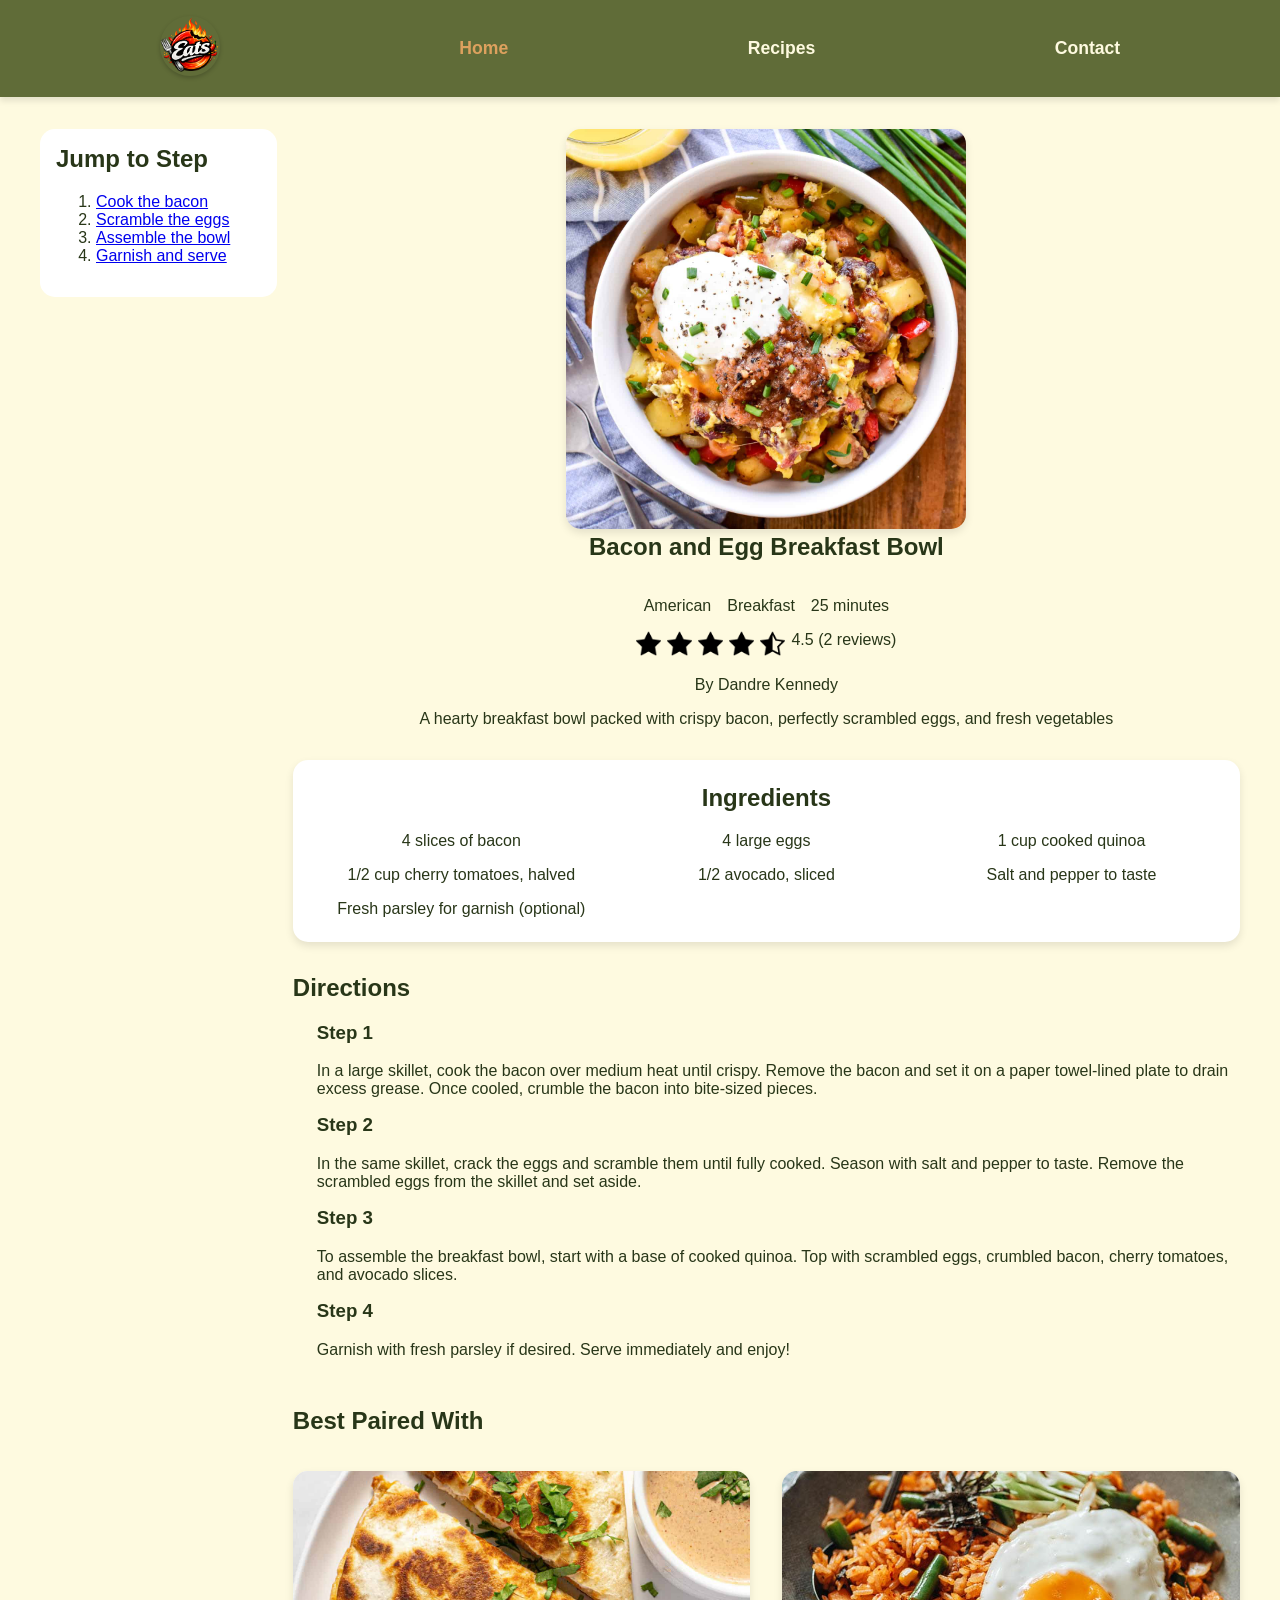
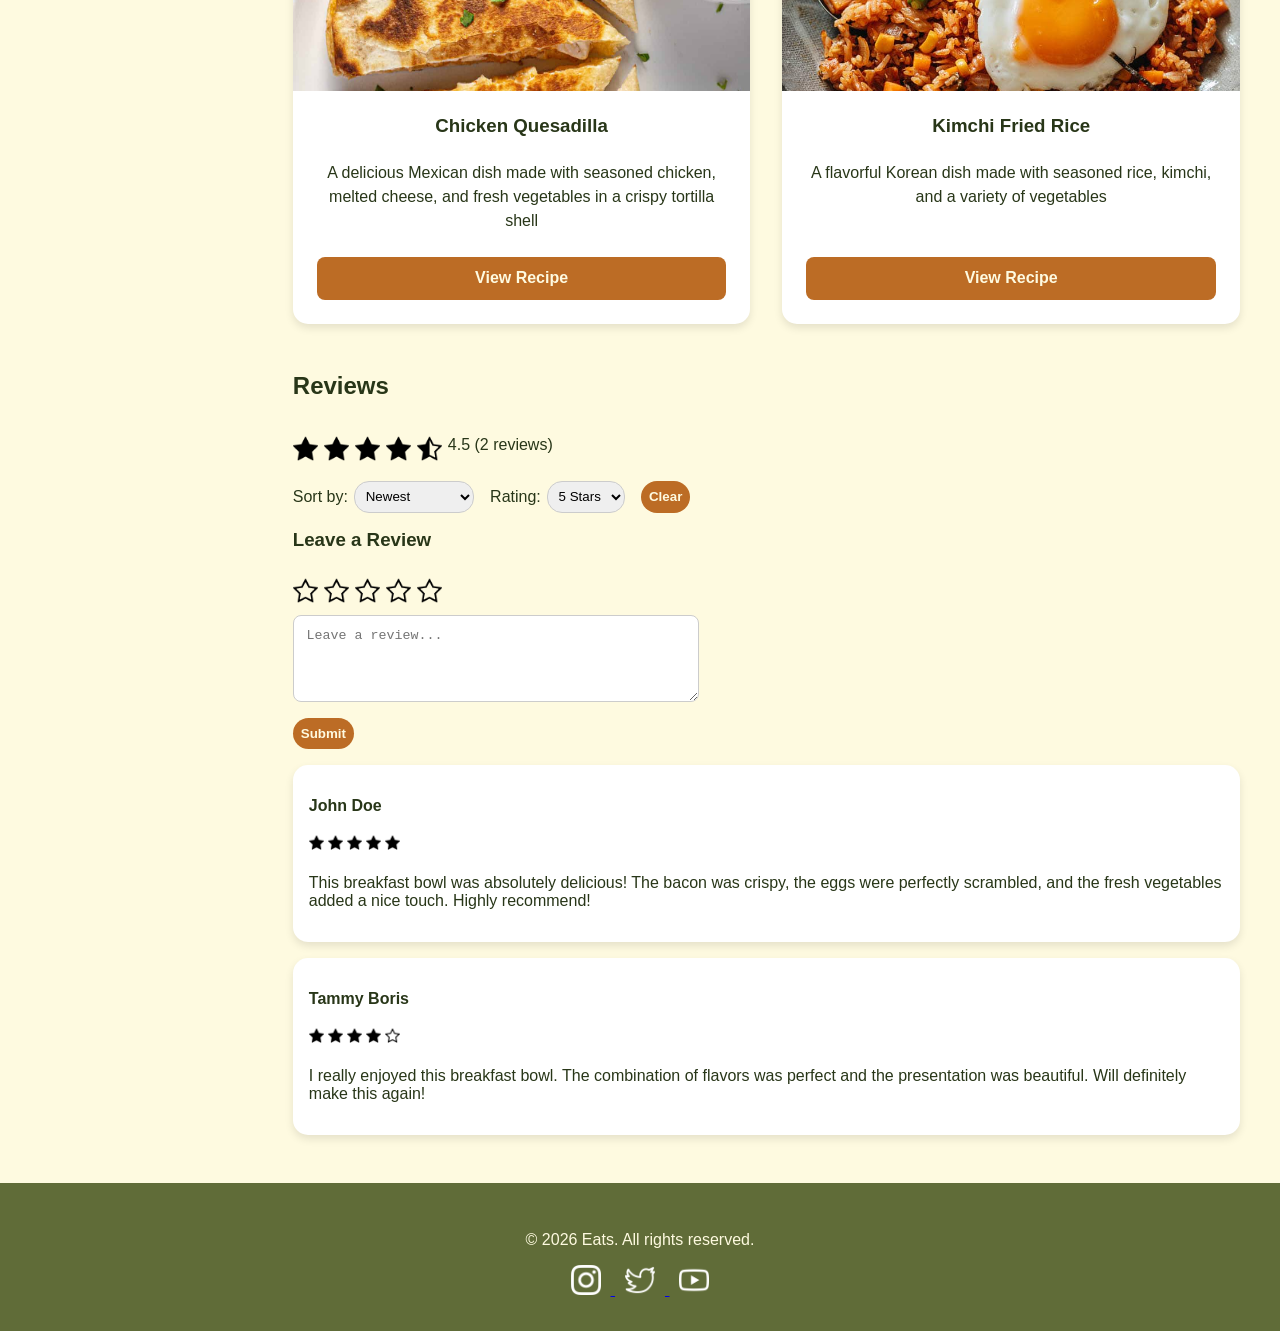
==== bacon-and-egg-breakfast-bowl.html @ 889b0892 "feat: Refactor search and review filters for improved layout and styling" ====
<!DOCTYPE html>
<html lang="en">
    <head>
        <meta charset="UTF-8">
        <meta name="viewport" content="width=device-width, initial-scale=1.0">
        <link rel="stylesheet" href="assets/css/styles.css">
        <title>Bacon and Egg Breakfast Bowl - Eats</title>
    </head>

    <body>
        <header>
            <nav>
                <a href="index.html" class="logo-link">
                    <img src="assets/images/logo.png" alt="Eats Logo" id="nav-logo">
                </a>

                <a href="index.html" class="active">Home</a>
                <a href="recipes.html">Recipes</a>
                <a href="contact.html">Contact</a>
            </nav>
        </header>

        <main>
            <div class="recipe-pages-layout">
                <div class="recipe-content">
                    <section class="hero-section">
                        <img src="assets/images/breakfast-bowl.jpg" alt="Bacon and Egg Breakfast Bowl" class="hero-image">
                        <h1 class="recipe-title">Bacon and Egg Breakfast Bowl</h1>

                        <div class="recipe-details">
                            <p class="recipe-cuisine">American</p>
                            <p class="recipe-type">Breakfast</p>
                            <p class="recipe-time">25 minutes</p>
                        </div>
                        
                        <div class="star-rating">
                            <span class="star-icon"><img src="assets/images/icon-star-filled.png" alt="Filled Star"></span>
                            <span class="star-icon"><img src="assets/images/icon-star-filled.png" alt="Filled Star"></span>
                            <span class="star-icon"><img src="assets/images/icon-star-filled.png" alt="Filled Star"></span>
                            <span class="star-icon"><img src="assets/images/icon-star-filled.png" alt="Filled Star"></span>
                            <span class="star-icon"><img src="assets/images/icon-star-half.png" alt="Half Star"></span>
                            <span class="rating-count">4.5 (2 reviews)</span>
                        </div>
                        
                        <p class="recipe-author">By Dandre Kennedy</p>
                        <p class="recipe-description">A hearty breakfast bowl packed with crispy bacon, perfectly scrambled eggs, and fresh vegetables</p>

                        <div class="ingredients-container">
                            <h2>Ingredients</h2>

                            <ul class="ingredients-list">
                                <li>4 slices of bacon</li>
                                <li>4 large eggs</li>
                                <li>1 cup cooked quinoa</li>
                                <li>1/2 cup cherry tomatoes, halved</li>
                                <li>1/2 avocado, sliced</li>
                                <li>Salt and pepper to taste</li>
                                <li>Fresh parsley for garnish (optional)</li>
                            </ul>
                        </div>
                    </section>

                    <section class="directions-section">
                        <h2>Directions</h2>
                        <ol class="directions-list">
                            <li id="step-1">
                                <h3>Step 1</h3>
                                <p>In a large skillet, cook the bacon over medium heat until crispy. Remove the bacon and set it on a paper towel-lined plate to drain excess grease. Once cooled, crumble the bacon into bite-sized pieces.</p>
                            </li>

                            <li id="step-2">
                                <h3>Step 2</h3>
                                <p>In the same skillet, crack the eggs and scramble them until fully cooked. Season with salt and pepper to taste. Remove the scrambled eggs from the skillet and set aside.</p>
                            </li>

                            <li id="step-3">
                                <h3>Step 3</h3>
                                <p>To assemble the breakfast bowl, start with a base of cooked quinoa. Top with scrambled eggs, crumbled bacon, cherry tomatoes, and avocado slices.</p>
                            </li>

                            <li id="step-4">
                                <h3>Step 4</h3>
                                <p>Garnish with fresh parsley if desired. Serve immediately and enjoy!</p>
                            </li>
                        </ol>
                    </section>
                    
                    <section class="recommendation-section">
                        <h2>Best Paired With</h2>
                        
                        <div class="recipe-grid">
                            <article class="recipe-card">
                                <img src="assets/images/chicken-quesadilla.jpg" alt="Chicken Quesadilla" class ="recipe-card-image">
                                
                                <div class="card-content">
                                    <h3 class="recipe-card-title">Chicken Quesadilla</h3>
                                    <p class="recipe-card-description">A delicious Mexican dish made with seasoned chicken, melted cheese, and fresh vegetables in a crispy tortilla shell</p>
                                    <a href="chicken-quesadilla.html" class="recipe-card-btn">View Recipe</a>
                                </div>
                            </article>

                            <article class="recipe-card">
                                <img src="assets/images/kimchi-fried-rice.jpg" alt="Kimchi Fried Rice" class ="recipe-card-image">
                                
                                <div class="card-content">
                                    <h3 class="recipe-card-title">Kimchi Fried Rice</h3>
                                    <p class="recipe-card-description">A flavorful Korean dish made with seasoned rice, kimchi, and a variety of vegetables</p>
                                    <a href="kimchi-fried-rice.html" class="recipe-card-btn">View Recipe</a>
                                </div>
                            </article>
                        </div>
                    </section>

                    <section class="ratings-section">
                        
                        <h2>Reviews</h2>

                        <div class="star-rating">
                            <span class="star-icon"><img src="assets/images/icon-star-filled.png" alt="Filled Star"></span>
                            <span class="star-icon"><img src="assets/images/icon-star-filled.png" alt="Filled Star"></span>
                            <span class="star-icon"><img src="assets/images/icon-star-filled.png" alt="Filled Star"></span>
                            <span class="star-icon"><img src="assets/images/icon-star-filled.png" alt="Filled Star"></span>
                            <span class="star-icon"><img src="assets/images/icon-star-half.png" alt="Half Star"></span>
                            <span class="rating-count">4.5 (2 reviews)</span>
                        </div>

                        <div class="filters">

                            <div class="filter-group">
                                <label for="review-select">Sort by:</label>
                                <select id="review-select" name="review-select">
                                    <option value="newest">Newest</option>
                                    <option value="oldest">Oldest</option>
                                    <option value="highest-rated">Highest Rated</option>
                                    <option value="lowest-rated">Lowest Rated</option>
                                </select>
                            </div>

                            <div class="filter-group">
                                <label for="star-select">Rating:</label>
                                <select id="star-select" name="star-select">
                                    <option value="5">5 Stars</option>
                                    <option value="4">4 Stars</option>
                                    <option value="3">3 Stars</option>
                                    <option value="2">2 Stars</option>
                                    <option value="1">1 Star</option>
                                </select>
                            </div>

                            <button class="clear-filter">Clear</button>
                        </div>

                        <div class="leave-review">
                            <h3>Leave a Review</h3>
                            <div class="star-rating">
                                <span class="star-icon"><img src="assets/images/icon-star-empty.png" alt="Empty Star"></span>
                                <span class="star-icon"><img src="assets/images/icon-star-empty.png" alt="Empty Star"></span>
                                <span class="star-icon"><img src="assets/images/icon-star-empty.png" alt="Empty Star"></span>
                                <span class="star-icon"><img src="assets/images/icon-star-empty.png" alt="Empty Star"></span>
                                <span class="star-icon"><img src="assets/images/icon-star-empty.png" alt="Empty Star"></span>
                            </div>

                            <form class="review-form">
                                <textarea id="review-text-area" name="review-text-area" rows="4" placeholder="Leave a review..."></textarea>
                                <button type="submit" class="submit">Submit</button>
                            </form>
                        </div>

                        <div class="review-container">
                            <div class="review-card">
                                <p class="reviewer-name">John Doe</p>
                                <div class="star-rating">
                                    <span class="star-icon"><img src="assets/images/icon-star-filled.png" alt="Filled Star"></span>
                                    <span class="star-icon"><img src="assets/images/icon-star-filled.png" alt="Filled Star"></span>
                                    <span class="star-icon"><img src="assets/images/icon-star-filled.png" alt="Filled Star"></span>
                                    <span class="star-icon"><img src="assets/images/icon-star-filled.png" alt="Filled Star"></span>
                                    <span class="star-icon"><img src="assets/images/icon-star-filled.png" alt="Filled Star"></span>
                                </div>
                                <p class="review-text">This breakfast bowl was absolutely delicious! The bacon was crispy, the eggs were perfectly scrambled, and the fresh vegetables added a nice touch. Highly recommend!</p>
                            </div>

                            <div class="review-card">
                                <p class="reviewer-name">Tammy Boris</p>
                                <div class="star-rating">
                                    <span class="star-icon"><img src="assets/images/icon-star-filled.png" alt="Filled Star"></span>
                                    <span class="star-icon"><img src="assets/images/icon-star-filled.png" alt="Filled Star"></span>
                                    <span class="star-icon"><img src="assets/images/icon-star-filled.png" alt="Filled Star"></span>
                                    <span class="star-icon"><img src="assets/images/icon-star-filled.png" alt="Filled Star"></span>
                                    <span class="star-icon"><img src="assets/images/icon-star-empty.png" alt="Empty Star"></span>
                                </div>
                                <p class="review-text">I really enjoyed this breakfast bowl. The combination of flavors was perfect and the presentation was beautiful. Will definitely make this again!</p>
                            </div>
                        </div>
                    </section>
                </div>

                <aside>
                    <div class="steps-links">
                        <h2>Jump to Step</h2>
                        <ol>
                            <li><a href="#step-1">Cook the bacon</a></li>
                            <li><a href="#step-2">Scramble the eggs</a></li>
                            <li><a href="#step-3">Assemble the bowl</a></li>
                            <li><a href="#step-4">Garnish and serve</a></li>
                        </ol>
                    </div>
                </aside>
            </div>
        </main>

        <footer>
            <p>&copy; 2026 Eats. All rights reserved.</p>
            <a href="https://www.instagram.com" target="_blank" rel="noopener noreferrer">
                <img src="assets/images/icon-instagram.png" alt="Instagram Icon" class="footer-icon">
            </a>
            <a href="https://www.twitter.com" target="_blank" rel="noopener noreferrer">
                <img src="assets/images/icon-twitter.png" alt="Twitter Icon" class="footer-icon">
            </a>
            <a href="https://www.youtube.com" target="_blank" rel="noopener noreferrer">
                <img src="assets/images/icon-youtube.png" alt="YouTube Icon" class="footer-icon">
            </a>
        </footer>
    </body>
</html>
---- assets/css/styles.css ----
/* * {
    outline: 1px solid purple;
} */

/*
=============
Global Styles
=============
*/

:root {
    --dark-green: #283618;
    --light-green: #606C38;
    --off-white: #FEFAE0;
    --light-brown: #DDA15E;
    --dark-brown: #BC6C25;
    --bg-color: var(--off-white);
    --text-color: var(--dark-green);
    --card-bg: #ffffff;
    --nav-bg: var(--light-green);
    --nav-text: var(--off-white);
    --btn-bg: var(--dark-brown);
    --btn-hover: var(--light-brown);
}

body.dark-mode {
    --bg-color: var(--dark-green);
    --text-color: var(--off-white);
    --card-bg: var(--light-green);
    --nav-bg: #1a2410;
    --nav-text: var(--off-white);
}

body {
    background-color: var(--bg-color);
    color: var(--text-color);
    font-family: 'Segoe UI', Tahoma, Geneva, Verdana, sans-serif;
    margin: 0;
    padding: 0;
    transition: background-color 0.3s ease, color 0.3s ease;
}

main {
    max-width: 1200px;
    margin: 2rem auto;
    padding: 0 1rem;
    display: flex;
    justify-content: center;
    align-content: center;
    flex-direction: column;
    text-align: center;
    gap: 1rem;
}

/*
================
Component Styles
================
*/

h1, h2, h3 {
    margin-top: 0;
}

header {
    background-color: var(--nav-bg);
    box-shadow: 0 4px 6px rgba(0,0,0,0.1);
}

nav {
    display: flex;
    justify-content: space-around;
    align-items: center;
    padding: 1rem 2rem;
    max-width: 1200px;
    margin: 0 auto;
}

nav a {
    color: var(--nav-text);
    text-decoration: none;
    font-weight: bold;
    font-size: 1.1rem;
    transition: color 0.3s ease;
}

nav a:hover, nav a.active {
    color: var(--light-brown);
}

#nav-logo {
    height: 60px;
    border-radius: 50%;
    box-shadow: 0 2px 4px rgba(0,0,0,0.2);
}

footer {
    background-color: var(--nav-bg);
    color: var(--nav-text);
    text-align: center;
    padding: 2rem;
    margin-top: 3rem;
}

.footer-icon {
    width: 30px;
    margin: 0 10px;
    filter: brightness(0) invert(1); 
    transition: transform 0.3s ease;
}

.footer-icon:hover {
    transform: scale(1.2);
}

button {
    padding: 0.5rem;
    background-color: var(--btn-bg);
    color: var(--off-white);
    border: none;
    border-radius: 16px;
    font-weight: bold;
}

.btn {
    padding: 0.5rem;
    background-color: var(--btn-bg);
    color: var(--off-white);
    border: none;
    border-radius: 16px;
    font-weight: bold;
    text-decoration: none;
}

/*
=============
Recipe Card Styles
=============
*/

.recipe-grid {
    display: grid;
    grid-template-columns: repeat(auto-fit, minmax(300px, 1fr));
    gap: 2rem;
    padding: 1rem 0;
}

.recipe-card {
    background-color: var(--card-bg);
    border-radius: 15px;
    overflow: hidden;
    box-shadow: 0 4px 8px rgba(0,0,0,0.1);
    display: flex;
    flex-direction: column;
    transition: transform 0.3s ease, box-shadow 0.3s ease;
}

.recipe-card:hover {
    transform: translateY(-10px);
    box-shadow: 0 12px 24px rgba(0,0,0,0.2);
}

.recipe-card-image {
    width: 100%;
    height: 220px;
    object-fit: cover;
}

.card-content {
    padding: 1.5rem;
    display: flex;
    flex-direction: column;
    flex-grow: 1;
}

.recipe-card-title {
    color: var(--text-color);
    margin-bottom: 0.5rem;
}

.recipe-card-description {
    margin-bottom: 1.5rem;
    line-height: 1.5;
    flex-grow: 1;
}

.recipe-card-btn {
    display: block;
    padding: 0.8rem 1.5rem;
    background-color: var(--btn-bg);
    color: var(--off-white);
    text-decoration: none;
    border-radius: 8px;
    font-weight: bold;
    text-align: center;
    transition: background-color 0.3s ease, transform 0.2s ease;
}

.recipe-card-btn:hover {
    background-color: var(--btn-hover);
    transform: scale(1.03);
}

/* 
=============================
Individual recipe page styles
=============================
*/

.recipe-pages-layout {
    display: grid;
    grid-template-columns: 1fr 4fr;
    grid-template-areas: "sidebar content";
    gap: 1rem;
}

.recipe-content {
    grid-area: content;
    display: flex;
    flex-direction: column;
    gap: 2rem;
}

aside {
    grid-area: sidebar;
    background-color: var(--card-bg);
    position: sticky;
    top: 1rem;
    align-self: start;
    padding: 1rem;
    border-radius: 15px;
}

.steps-links {
    text-align: left;
}

.hero-image {
    width: auto;
    height: 400px;
    border-radius: 15px;
    box-shadow: 0 4px 8px rgba(0,0,0,0.1);
}

.recipe-details {
    display: flex;
    justify-content: center;
    gap: 1rem;
}

.star-rating {
    display: flex;
    justify-content: center;
    gap: 0.375rem;
}

.star-icon img {
    width: 25px;
}

.ingredients-container {
    background-color: var(--card-bg);
    padding: 1.5rem;
    border-radius: 15px;
    box-shadow: 0 4px 8px rgba(0,0,0,0.1);
    margin-top: 2rem;
}

.ingredients-list {
    display: grid;
    grid-template-columns: repeat(3, 1fr);
    gap: 1rem;
    list-style: none;
    padding: 0;
    margin: 0;
}

.directions-section {
    text-align: left;
}

.directions-list {
    list-style: none;
    padding-left: 1.5rem;
}

.recommendation-section > h2 {
    text-align: left;
}

.ratings-section {
    display: flex;
    flex-direction: column;
    justify-content: left;
    align-content: left;
    text-align: left;
    gap: 1rem;
}

.ratings-section > .star-rating {
    justify-content: left;
}


.filters {
    display: flex;
    gap: 1rem;
}

.leave-review {
    display: flex;
    flex-direction: column;
    gap: 0.5rem;
}

.leave-review > .star-rating {
    justify-content: left;
}

.review-container {
    display: flex;
    flex-direction: column;
    gap: 1rem;
}


.review-form {
    display: flex;
    flex-direction: column;
    align-items: flex-start;
    gap: 1rem;
}

#review-text-area {
    width: 40%;
    min-height: 50px;
    padding: 0.8rem;
    border-radius: 8px;
    border: 1px solid #ccc;
}

.review-card {
    background-color: var(--card-bg);
    padding: 1rem;
    border-radius: 15px;
    box-shadow: 0 4px 8px rgba(0,0,0,0.1);
    display: flex;
    flex-direction: column;
    gap: 0.25rem;
}

.reviewer-name {
    font-weight: bold;
}

.review-card > .star-rating {
    justify-content: left;
    gap: 0.25rem;
}

.review-card > .star-rating > .star-icon img{
    width: 15px;
}
/*ADD HOVER AND TRANSFORM FOR STAR RATING.
CHANGE THE EMPTY STAR TO A FULL ONE*/

/*
===================
Recipe page styles
==================
*/

.search-filters {
    display: flex;
    gap: 0.5rem;
}

.filter-group {
    display: flex;
    align-items: center;
    gap: 0.4rem;
}

#search-input {
    width: 50%;
    border-radius: 15px;
    border: 1px solid #ccc;
    padding: 0.4rem;
}

select {
    padding: 0.4rem;
    border-radius: 15px;
    border: 1px solid #ccc;
}

/*
===================
Contact page styles
==================
*/

.contact-layout {
    display: grid;
    flex-direction: column;
    grid-template-columns: 1fr 2fr;
    gap: 2rem;
}

#contact-logo {
    width: 100%;
    height: auto;
}

.contact-info {
    display: flexbox;
    flex-direction: column;
    background-color: var(--card-bg);
    padding: 1.5rem;
    border-radius: 15px;
    box-shadow: 0 4px 8px rgba(0,0,0,0.1);
}

.contact-form {
    display: flex;
    flex-direction: column;
    gap: 1rem;
}
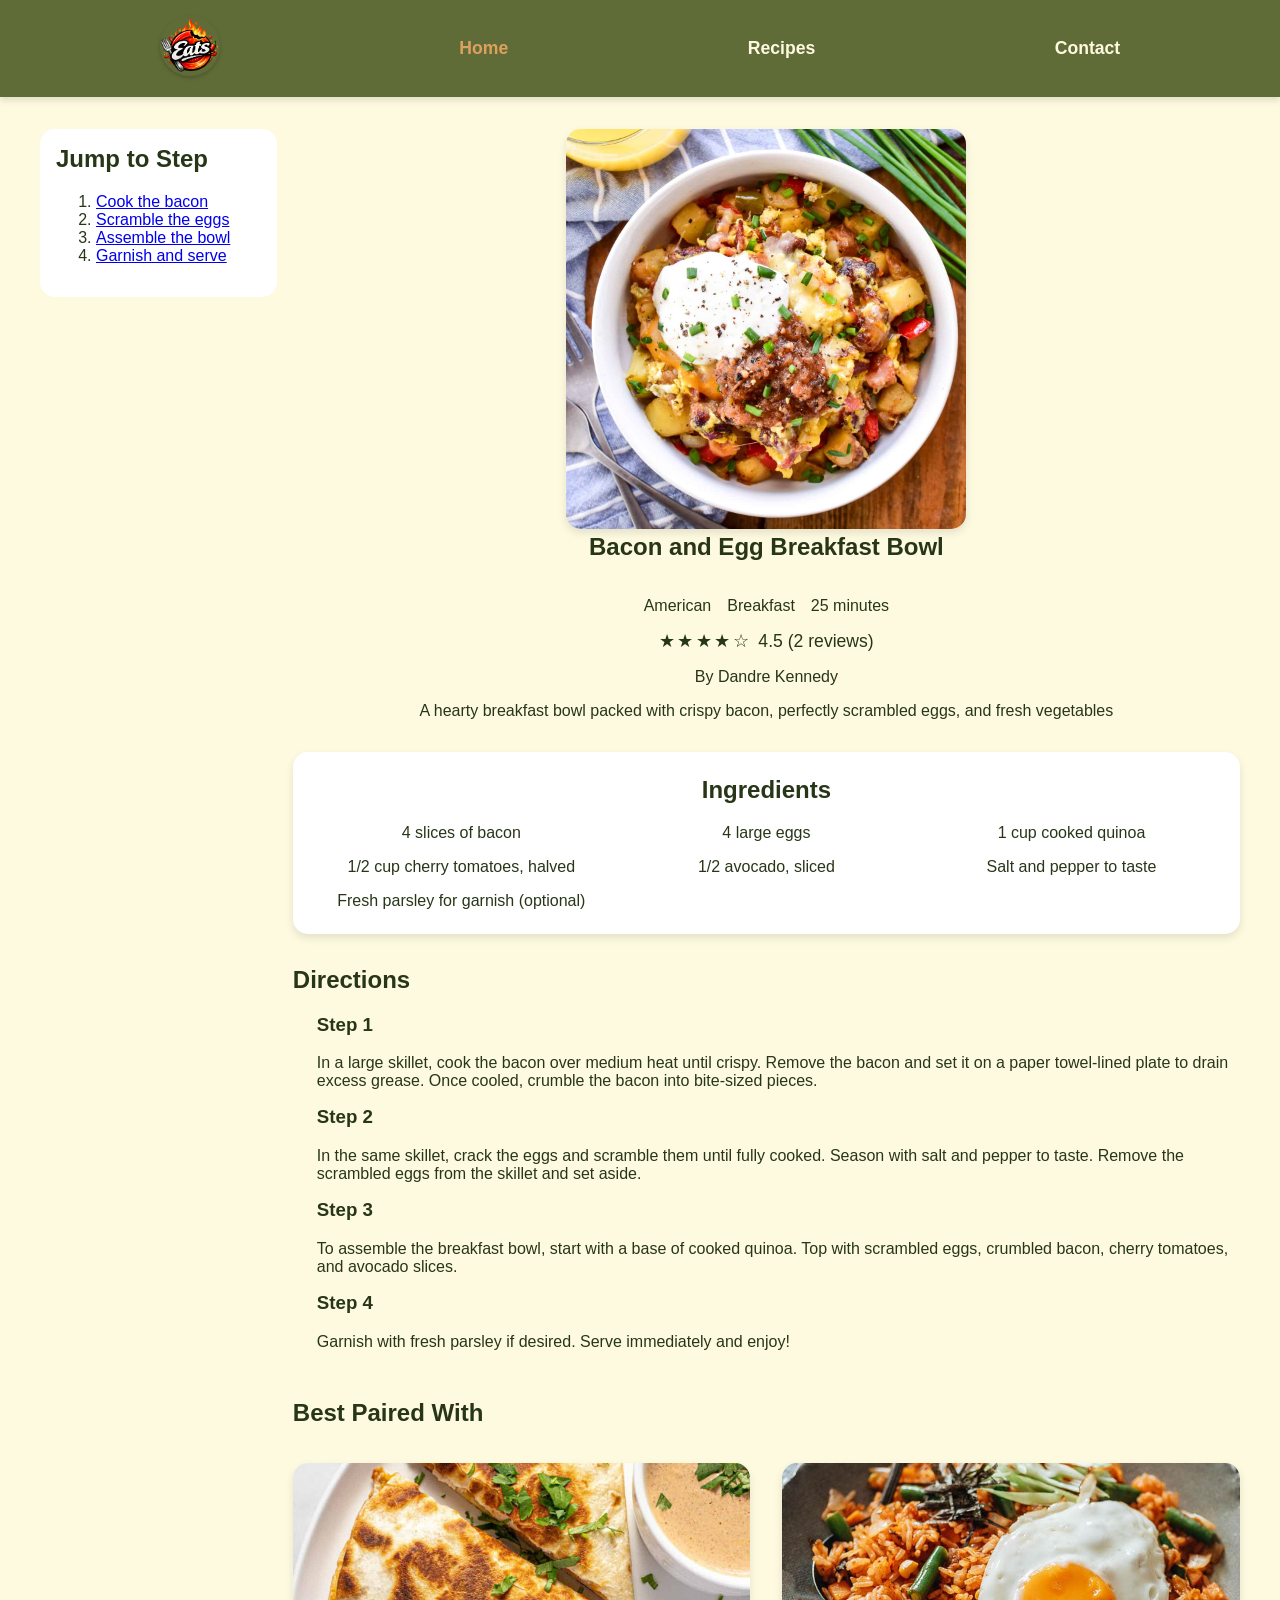
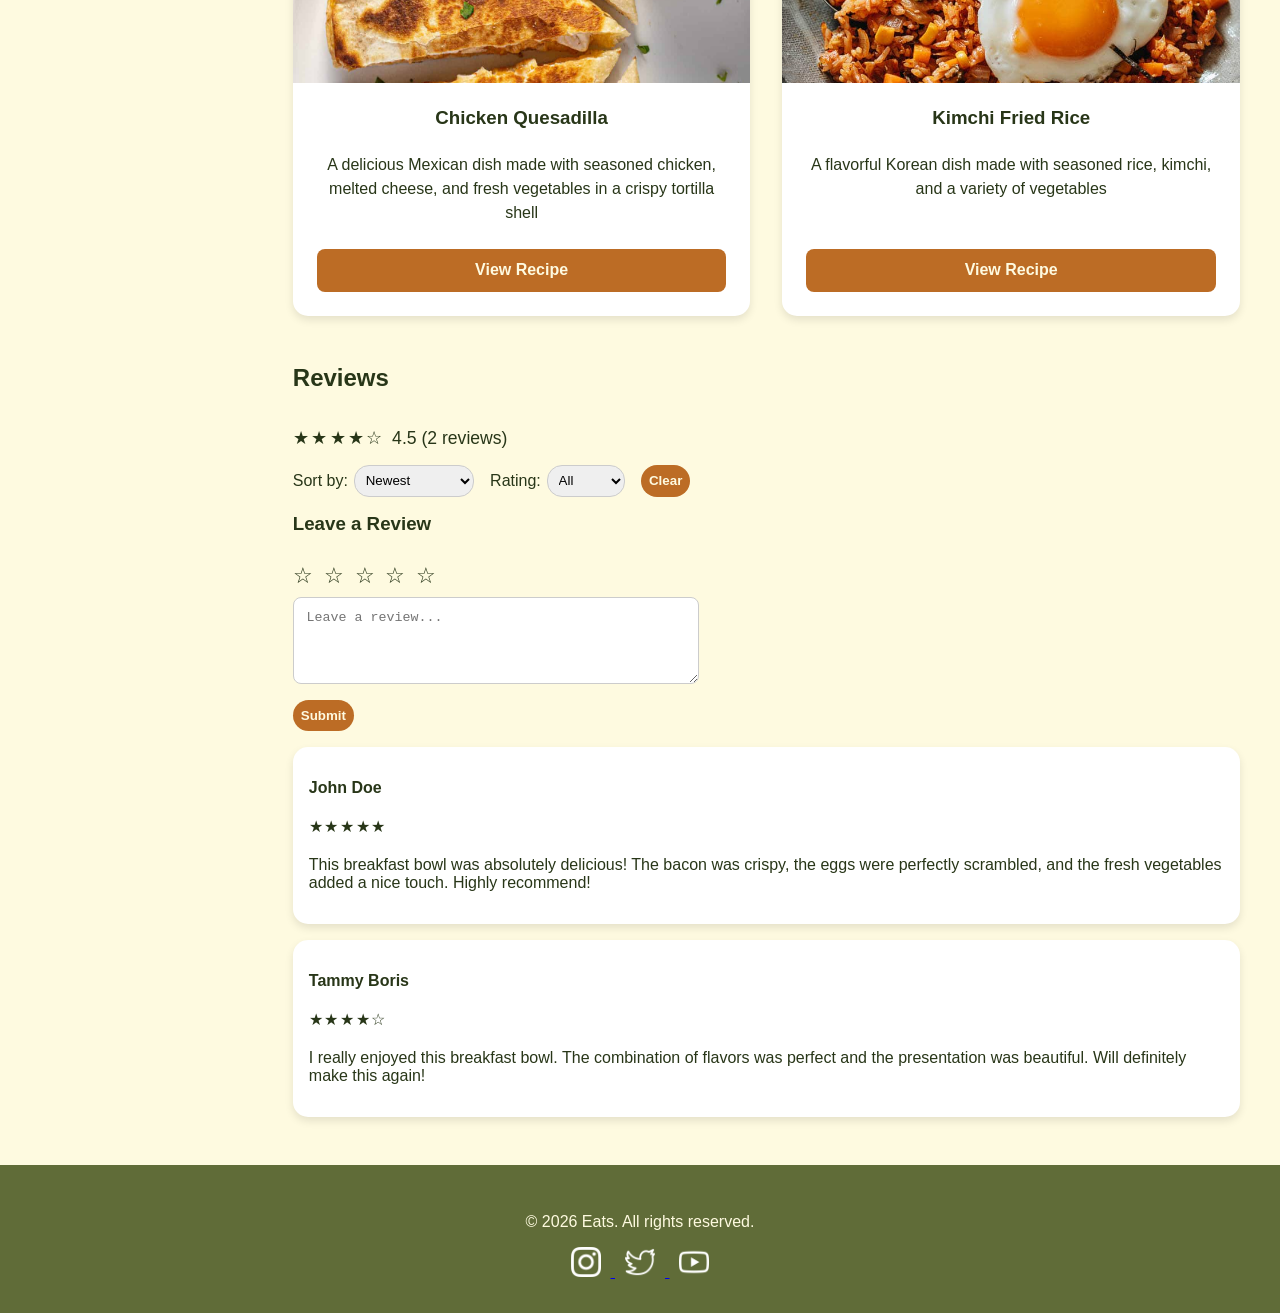
==== commit 5eea51b4: "feat: Update rating display to use text representation and improve styling" ====
--- a/bacon-and-egg-breakfast-bowl.html
+++ b/bacon-and-egg-breakfast-bowl.html
@@ -33,12 +33,8 @@
                             <p class="recipe-time">25 minutes</p>
                         </div>
                         
-                        <div class="star-rating">
-                            <span class="star-icon"><img src="assets/images/icon-star-filled.png" alt="Filled Star"></span>
-                            <span class="star-icon"><img src="assets/images/icon-star-filled.png" alt="Filled Star"></span>
-                            <span class="star-icon"><img src="assets/images/icon-star-filled.png" alt="Filled Star"></span>
-                            <span class="star-icon"><img src="assets/images/icon-star-filled.png" alt="Filled Star"></span>
-                            <span class="star-icon"><img src="assets/images/icon-star-half.png" alt="Half Star"></span>
+                        <div class="rating-display">
+                            ★★★★☆
                             <span class="rating-count">4.5 (2 reviews)</span>
                         </div>
                         
@@ -115,12 +111,8 @@
                         
                         <h2>Reviews</h2>
 
-                        <div class="star-rating">
-                            <span class="star-icon"><img src="assets/images/icon-star-filled.png" alt="Filled Star"></span>
-                            <span class="star-icon"><img src="assets/images/icon-star-filled.png" alt="Filled Star"></span>
-                            <span class="star-icon"><img src="assets/images/icon-star-filled.png" alt="Filled Star"></span>
-                            <span class="star-icon"><img src="assets/images/icon-star-filled.png" alt="Filled Star"></span>
-                            <span class="star-icon"><img src="assets/images/icon-star-half.png" alt="Half Star"></span>
+                        <div class="rating-display">
+                            ★★★★☆
                             <span class="rating-count">4.5 (2 reviews)</span>
                         </div>
 
@@ -139,6 +131,7 @@
                             <div class="filter-group">
                                 <label for="star-select">Rating:</label>
                                 <select id="star-select" name="star-select">
+                                    <option value="5">All</option>
                                     <option value="5">5 Stars</option>
                                     <option value="4">4 Stars</option>
                                     <option value="3">3 Stars</option>
@@ -152,12 +145,12 @@
 
                         <div class="leave-review">
                             <h3>Leave a Review</h3>
-                            <div class="star-rating">
-                                <span class="star-icon"><img src="assets/images/icon-star-empty.png" alt="Empty Star"></span>
-                                <span class="star-icon"><img src="assets/images/icon-star-empty.png" alt="Empty Star"></span>
-                                <span class="star-icon"><img src="assets/images/icon-star-empty.png" alt="Empty Star"></span>
-                                <span class="star-icon"><img src="assets/images/icon-star-empty.png" alt="Empty Star"></span>
-                                <span class="star-icon"><img src="assets/images/icon-star-empty.png" alt="Empty Star"></span>
+                            <div class="rating">
+                                <span>☆</span>
+                                <span>☆</span>
+                                <span>☆</span>
+                                <span>☆</span>
+                                <span>☆</span>
                             </div>
 
                             <form class="review-form">
@@ -169,25 +162,13 @@
                         <div class="review-container">
                             <div class="review-card">
                                 <p class="reviewer-name">John Doe</p>
-                                <div class="star-rating">
-                                    <span class="star-icon"><img src="assets/images/icon-star-filled.png" alt="Filled Star"></span>
-                                    <span class="star-icon"><img src="assets/images/icon-star-filled.png" alt="Filled Star"></span>
-                                    <span class="star-icon"><img src="assets/images/icon-star-filled.png" alt="Filled Star"></span>
-                                    <span class="star-icon"><img src="assets/images/icon-star-filled.png" alt="Filled Star"></span>
-                                    <span class="star-icon"><img src="assets/images/icon-star-filled.png" alt="Filled Star"></span>
-                                </div>
+                                <div class="rating-display">★★★★★</div>
                                 <p class="review-text">This breakfast bowl was absolutely delicious! The bacon was crispy, the eggs were perfectly scrambled, and the fresh vegetables added a nice touch. Highly recommend!</p>
                             </div>
 
                             <div class="review-card">
                                 <p class="reviewer-name">Tammy Boris</p>
-                                <div class="star-rating">
-                                    <span class="star-icon"><img src="assets/images/icon-star-filled.png" alt="Filled Star"></span>
-                                    <span class="star-icon"><img src="assets/images/icon-star-filled.png" alt="Filled Star"></span>
-                                    <span class="star-icon"><img src="assets/images/icon-star-filled.png" alt="Filled Star"></span>
-                                    <span class="star-icon"><img src="assets/images/icon-star-filled.png" alt="Filled Star"></span>
-                                    <span class="star-icon"><img src="assets/images/icon-star-empty.png" alt="Empty Star"></span>
-                                </div>
+                                <div class="rating-display">★★★★☆</div>
                                 <p class="review-text">I really enjoyed this breakfast bowl. The combination of flavors was perfect and the presentation was beautiful. Will definitely make this again!</p>
                             </div>
                         </div>
@@ -221,4 +202,4 @@
             </a>
         </footer>
     </body>
-</html>+</html>
--- a/assets/css/styles.css
+++ b/assets/css/styles.css
@@ -120,6 +120,7 @@
     border: none;
     border-radius: 16px;
     font-weight: bold;
+    cursor: pointer;
 }
 
 .btn {
@@ -297,8 +298,8 @@
     gap: 1rem;
 }
 
-.ratings-section > .star-rating {
-    justify-content: left;
+.ratings-section > .rating-display {
+    text-align: left;
 }
 
 
@@ -313,8 +314,8 @@
     gap: 0.5rem;
 }
 
-.leave-review > .star-rating {
-    justify-content: left;
+.leave-review .rating {
+    font-size: 1.4rem;
 }
 
 .review-container {
@@ -353,16 +354,37 @@
     font-weight: bold;
 }
 
-.review-card > .star-rating {
-    justify-content: left;
-    gap: 0.25rem;
-}
-
-.review-card > .star-rating > .star-icon img{
-    width: 15px;
-}
-/*ADD HOVER AND TRANSFORM FOR STAR RATING.
-CHANGE THE EMPTY STAR TO A FULL ONE*/
+.review-card > .rating-display {
+    font-size: 1rem;
+    letter-spacing: 0.1rem;
+}
+
+.rating {
+    unicode-bidi: bidi-override;
+    direction: rtl;
+}
+
+.rating > span {
+    display: inline-block;
+    position: relative;
+    width: 1.1em;
+}
+
+.rating > span:hover:before,
+.rating > span:hover ~ span:before {
+   content: "\2605";
+   position: absolute;
+}
+
+.rating-display {
+    font-size: 1.1rem;
+    color: var(--text-color);
+    letter-spacing: 0.15rem;
+}
+
+.rating-count {
+    letter-spacing: normal;
+}
 
 /*
 ===================
@@ -425,4 +447,21 @@
     display: flex;
     flex-direction: column;
     gap: 1rem;
+}
+
+/*
+================
+Home page styles
+================
+*/
+
+.hero {
+    background-color: var(--card-bg);
+    padding: 2rem;
+    gap: 1rem;
+}
+
+#index-logo {
+    width: auto;
+    height: 400px;
 }
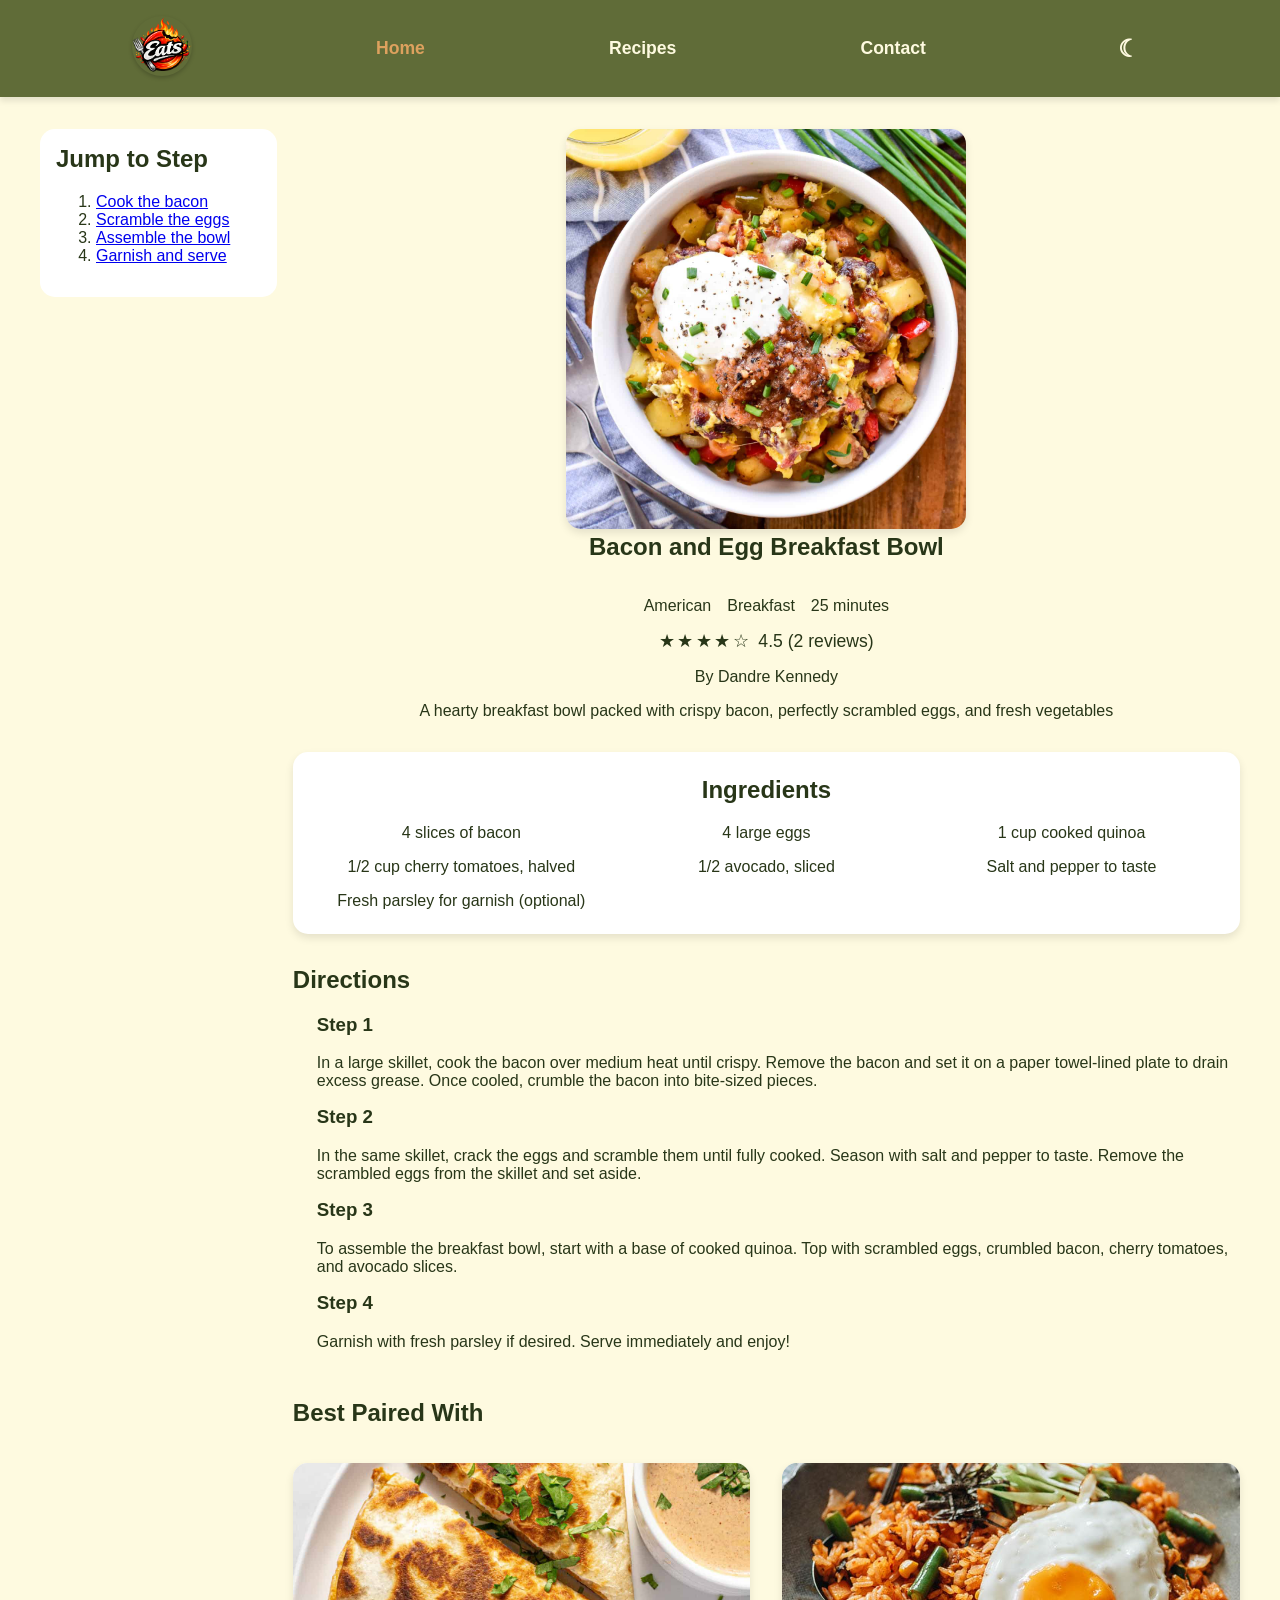
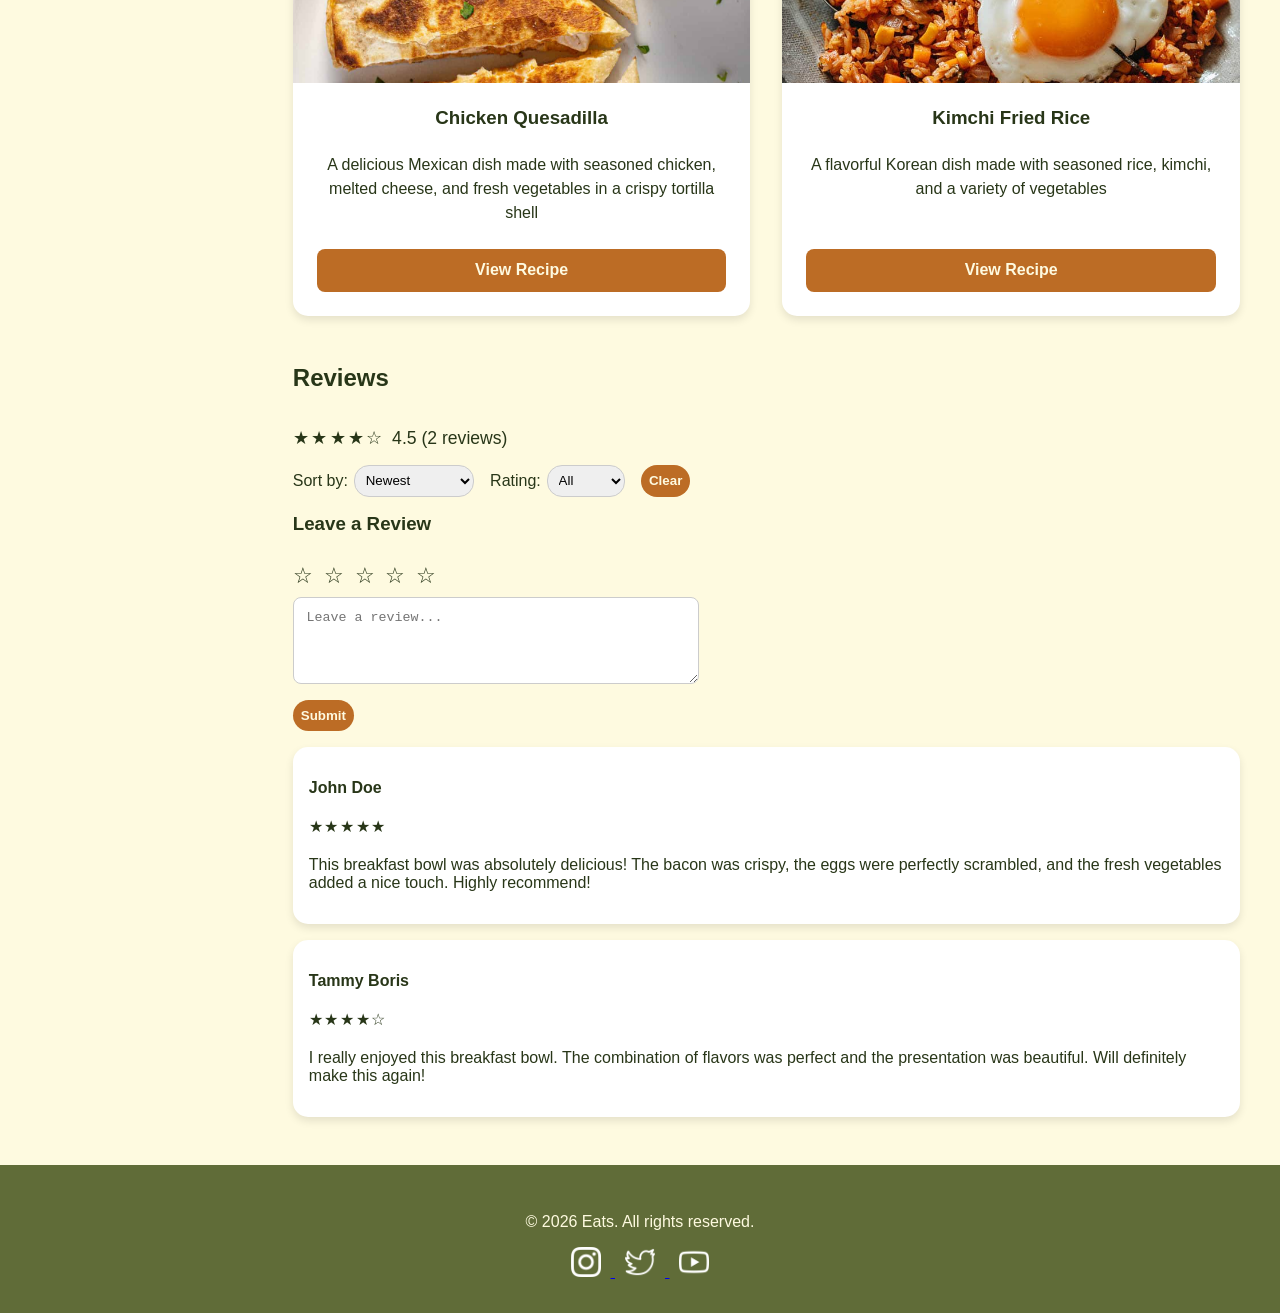
==== commit 2674110d: "feat: Add theme toggle button with hover effect for improved user experience" ====
--- a/bacon-and-egg-breakfast-bowl.html
+++ b/bacon-and-egg-breakfast-bowl.html
@@ -13,10 +13,11 @@
                 <a href="index.html" class="logo-link">
                     <img src="assets/images/logo.png" alt="Eats Logo" id="nav-logo">
                 </a>
-
                 <a href="index.html" class="active">Home</a>
                 <a href="recipes.html">Recipes</a>
                 <a href="contact.html">Contact</a>
+                
+                <button id="theme-toggle" class="theme-btn">☾</button>
             </nav>
         </header>
 
--- a/assets/css/styles.css
+++ b/assets/css/styles.css
@@ -464,4 +464,16 @@
 #index-logo {
     width: auto;
     height: 400px;
+}
+
+.theme-btn {
+    background: none;
+    border: none;
+    font-size: 1.5rem;
+    cursor: pointer;
+    transition: transform 0.3s ease;
+}
+
+.theme-btn:hover {
+    transform: scale(1.1);
 }
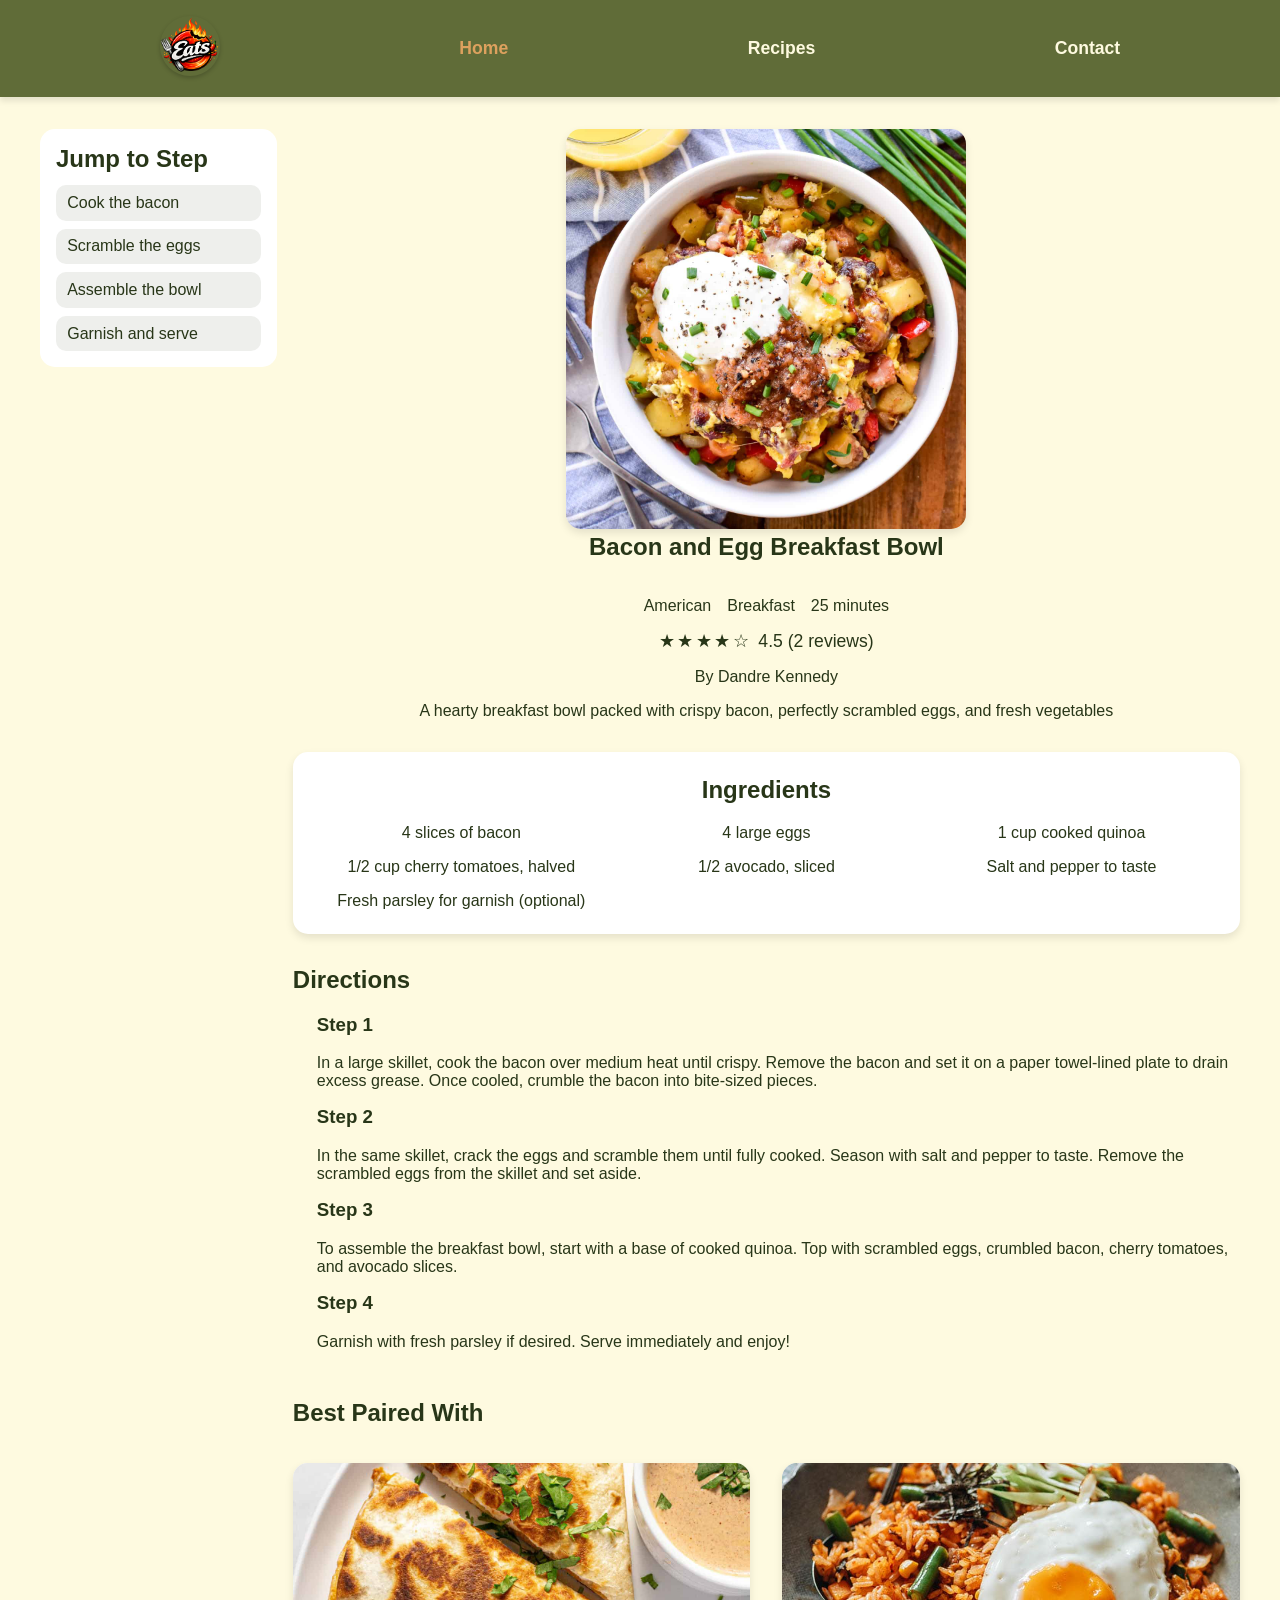
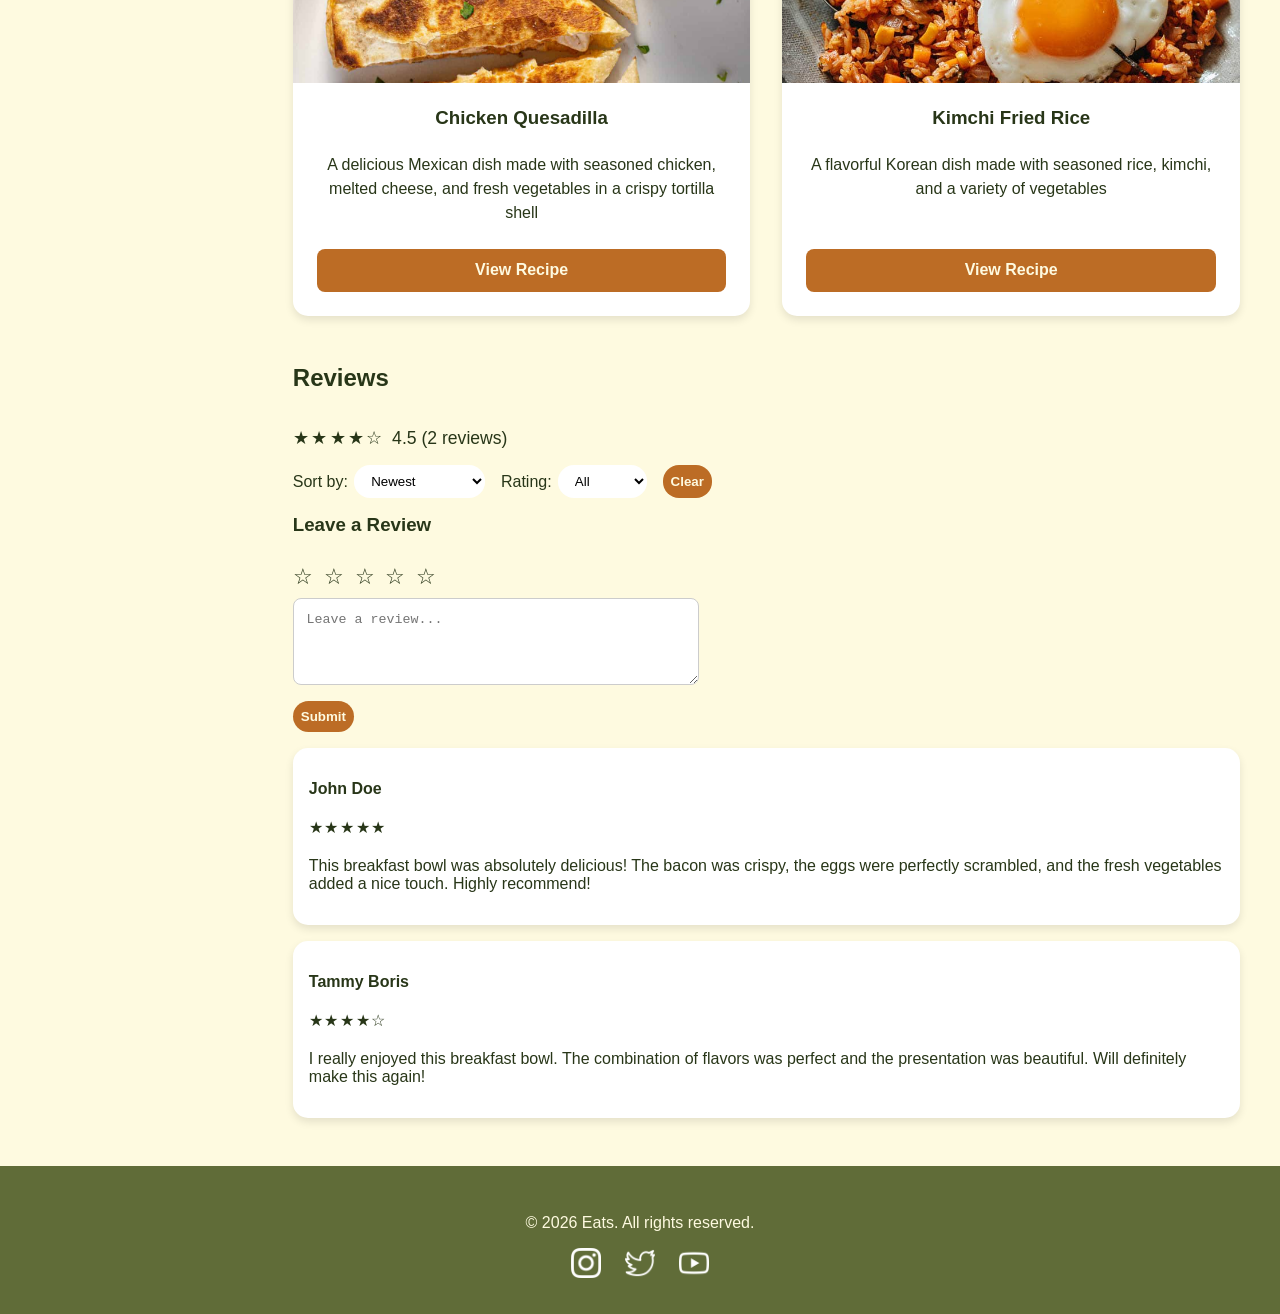
==== commit 4b02c4c7: "feat: Update dark mode styles and enhance footer link styling for better usability" ====
--- a/bacon-and-egg-breakfast-bowl.html
+++ b/bacon-and-egg-breakfast-bowl.html
@@ -16,8 +16,6 @@
                 <a href="index.html" class="active">Home</a>
                 <a href="recipes.html">Recipes</a>
                 <a href="contact.html">Contact</a>
-                
-                <button id="theme-toggle" class="theme-btn">☾</button>
             </nav>
         </header>
 
@@ -203,4 +201,4 @@
             </a>
         </footer>
     </body>
-</html>
+</html>
--- a/assets/css/styles.css
+++ b/assets/css/styles.css
@@ -23,12 +23,14 @@
     --btn-hover: var(--light-brown);
 }
 
-body.dark-mode {
-    --bg-color: var(--dark-green);
-    --text-color: var(--off-white);
-    --card-bg: var(--light-green);
-    --nav-bg: #1a2410;
-    --nav-text: var(--off-white);
+@media (prefers-color-scheme: dark) {
+    :root {
+        --bg-color: var(--dark-green);
+        --text-color: var(--off-white);
+        --card-bg: var(--light-green);
+        --nav-bg: #1a2410;
+        --nav-text: var(--off-white);
+    }
 }
 
 body {
@@ -111,6 +113,11 @@
 
 .footer-icon:hover {
     transform: scale(1.2);
+}
+
+footer a {
+    text-decoration: none;
+    display: inline-block;
 }
 
 button {
@@ -236,6 +243,45 @@
     text-align: left;
 }
 
+.steps-links > h2 {
+    margin-bottom: 0.75rem;
+}
+
+.steps-links > ol {
+    list-style: none;
+    margin: 0;
+    padding: 0;
+    display: flex;
+    flex-direction: column;
+    gap: 0.5rem;
+}
+
+.steps-links a {
+    display: block;
+    padding: 0.55rem 0.7rem;
+    border-radius: 10px;
+    text-decoration: none;
+    color: var(--text-color);
+    background-color: rgba(40, 54, 24, 0.08);
+    transition: background-color 0.2s ease, transform 0.2s ease;
+}
+
+.steps-links a:hover {
+    background-color: rgba(40, 54, 24, 0.16);
+    transform: translateX(2px);
+}
+
+@media (prefers-color-scheme: dark) {
+    .steps-links a {
+        color: var(--off-white);
+        background-color: rgba(254, 250, 224, 0.14);
+    }
+
+    .steps-links a:hover {
+        background-color: rgba(254, 250, 224, 0.24);
+    }
+}
+
 .hero-image {
     width: auto;
     height: 400px;
@@ -411,9 +457,10 @@
 }
 
 select {
-    padding: 0.4rem;
-    border-radius: 15px;
-    border: 1px solid #ccc;
+    padding: 0.5rem 0.8rem;
+    border-radius: 16px;
+    border: none;
+    background-color: white;
 }
 
 /*
@@ -434,6 +481,14 @@
     height: auto;
 }
 
+.contact-brand-name {
+    margin-top: 0.6rem;
+    margin-bottom: 0;
+    font-size: 1.4rem;
+    font-weight: 700;
+    letter-spacing: 0.03em;
+}
+
 .contact-info {
     display: flexbox;
     flex-direction: column;
@@ -456,24 +511,21 @@
 */
 
 .hero {
-    background-color: var(--card-bg);
-    padding: 2rem;
-    gap: 1rem;
+    background-color: rgba(255, 255, 255, 0.55);
+    border: 1px solid rgba(0, 0, 0, 0.06);
+    border-radius: 12px;
+    padding: 1.5rem;
+    gap: 1rem;
+}
+
+@media (prefers-color-scheme: dark) {
+    .hero {
+        background-color: rgba(255, 255, 255, 0.08);
+        border-color: rgba(255, 255, 255, 0.18);
+    }
 }
 
 #index-logo {
     width: auto;
     height: 400px;
 }
-
-.theme-btn {
-    background: none;
-    border: none;
-    font-size: 1.5rem;
-    cursor: pointer;
-    transition: transform 0.3s ease;
-}
-
-.theme-btn:hover {
-    transform: scale(1.1);
-}
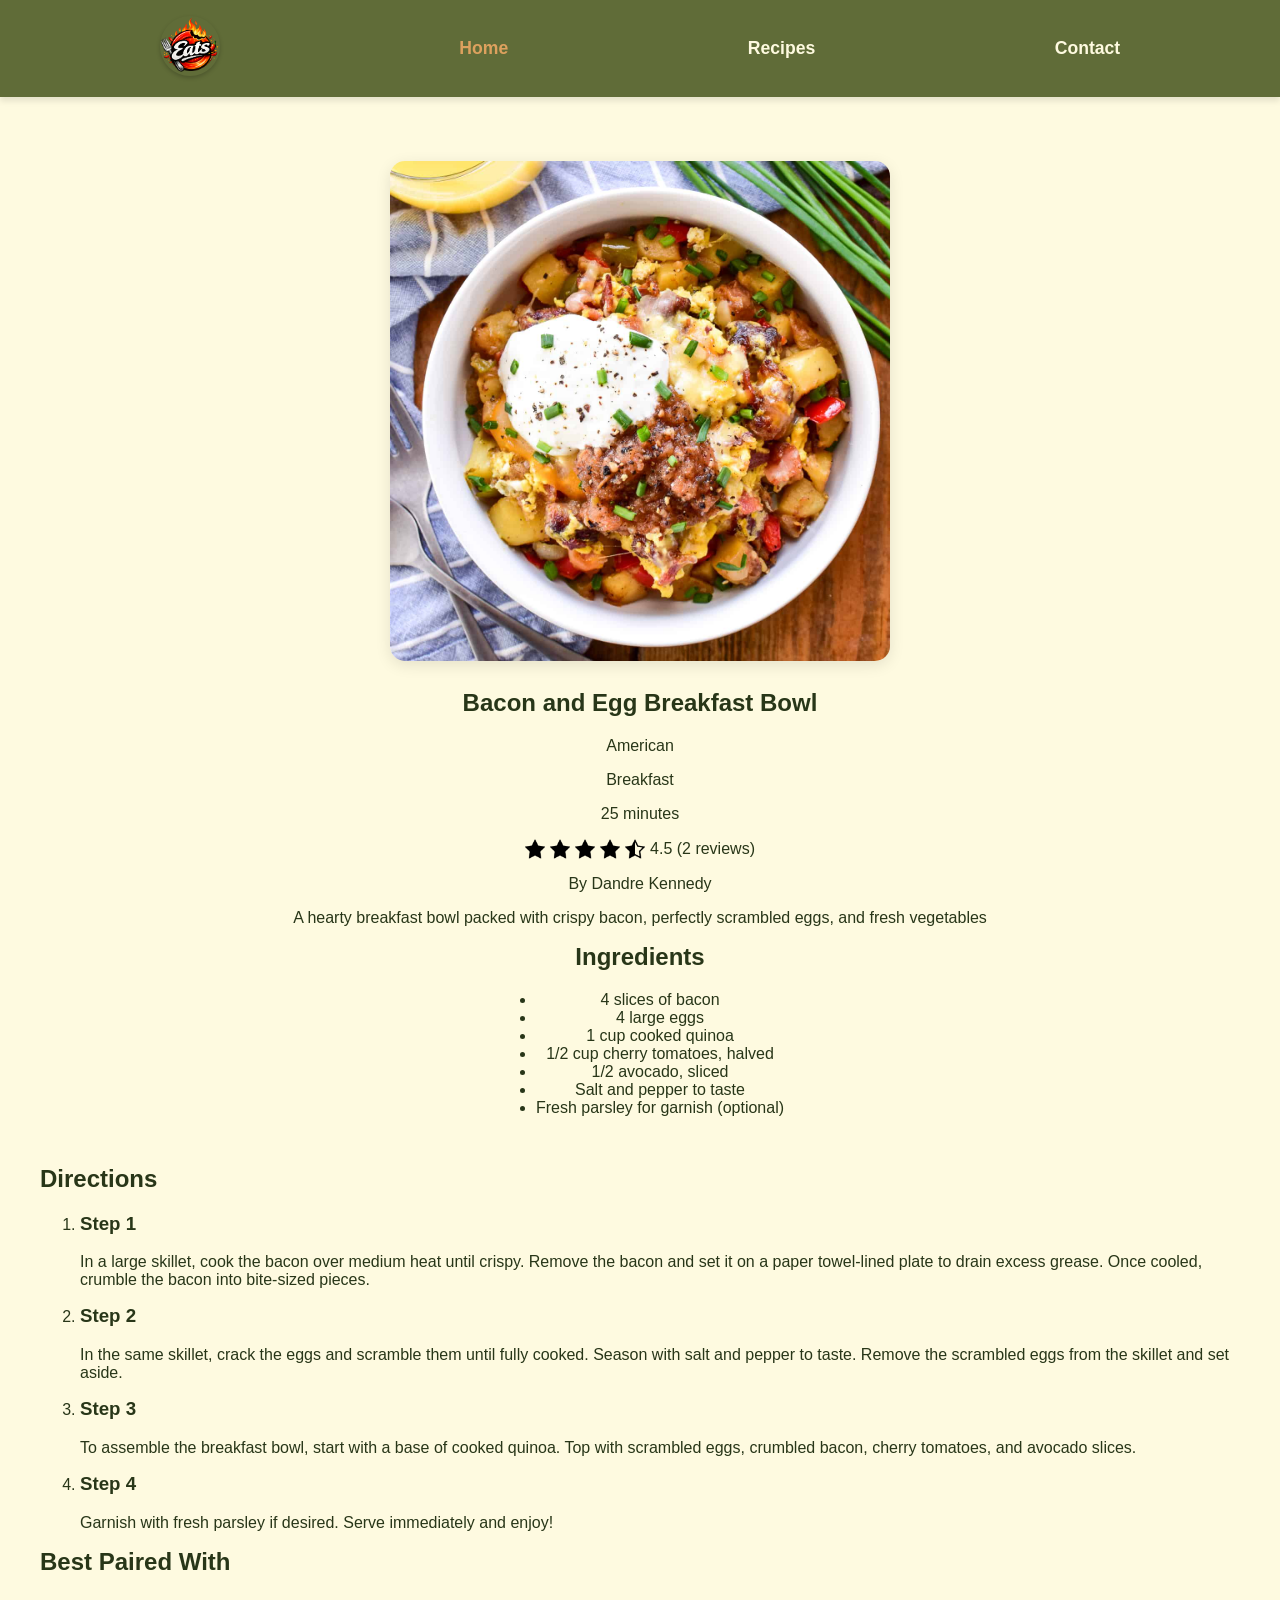
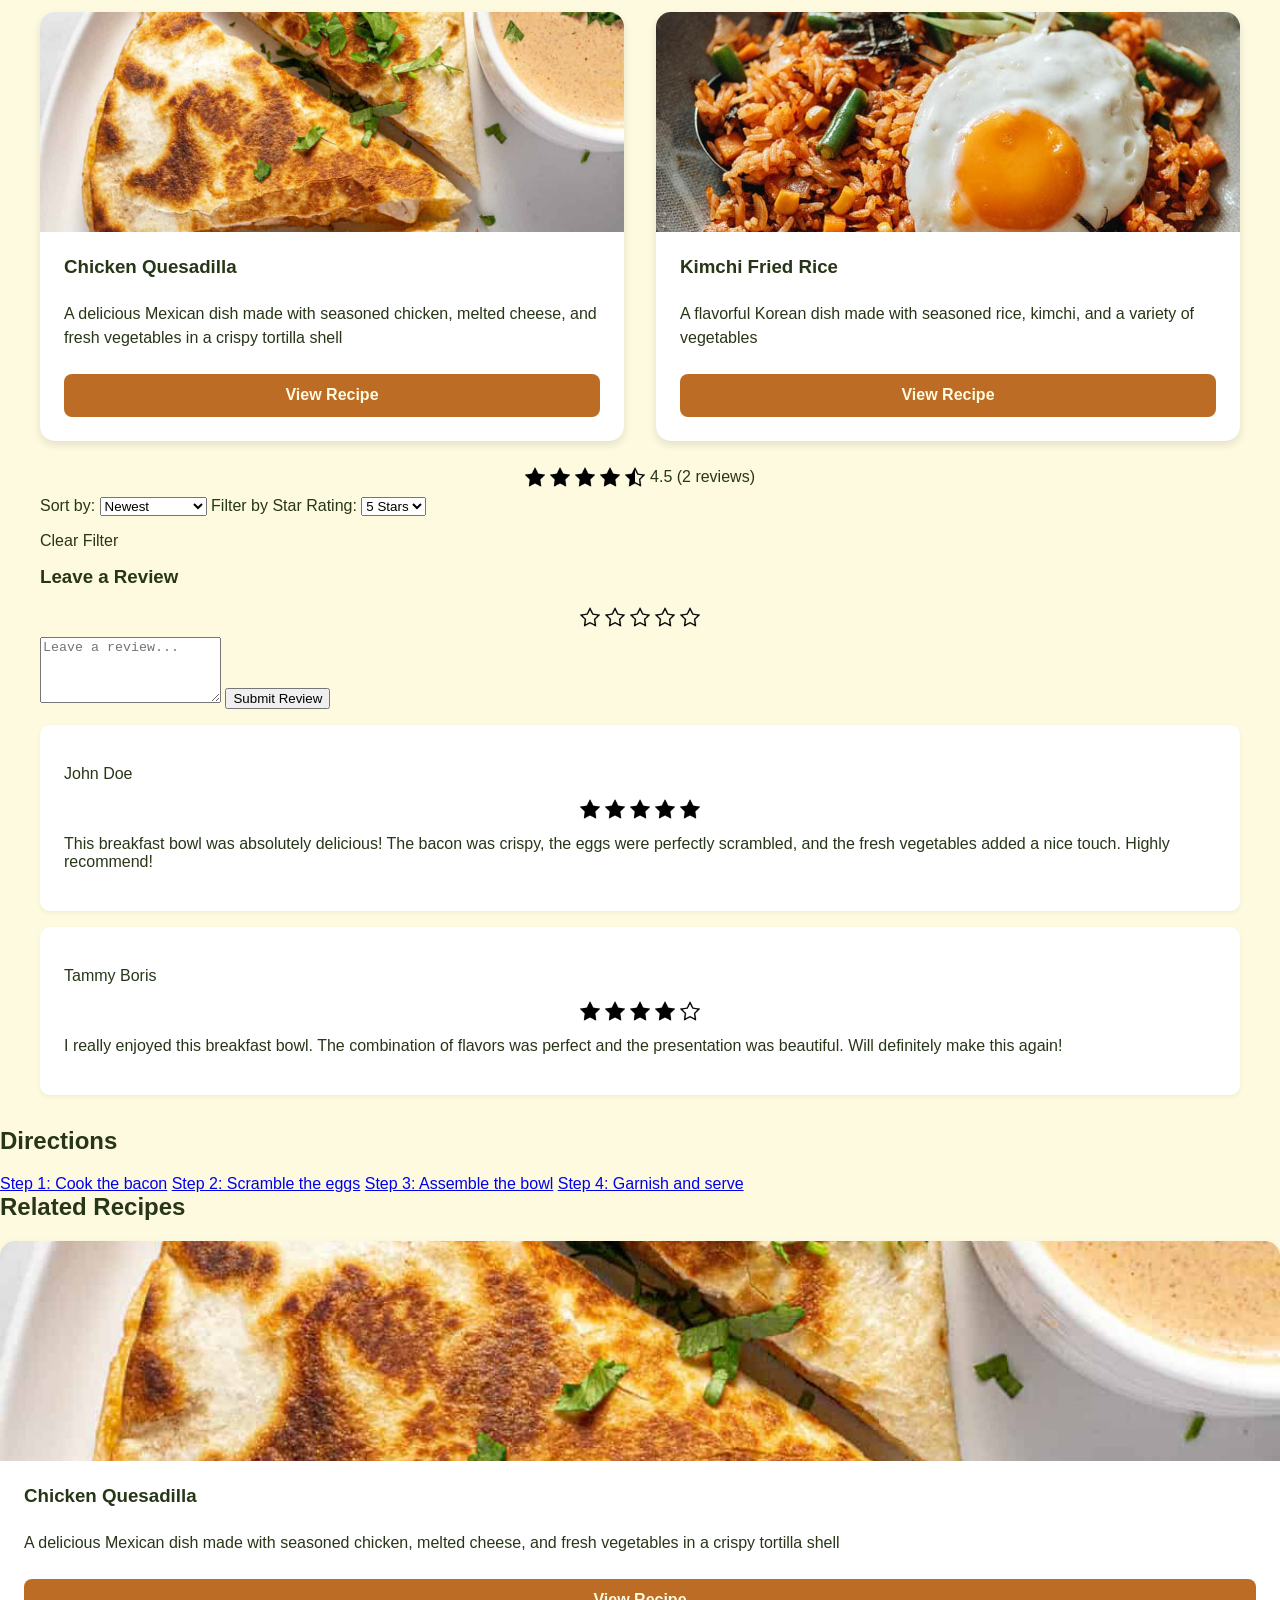
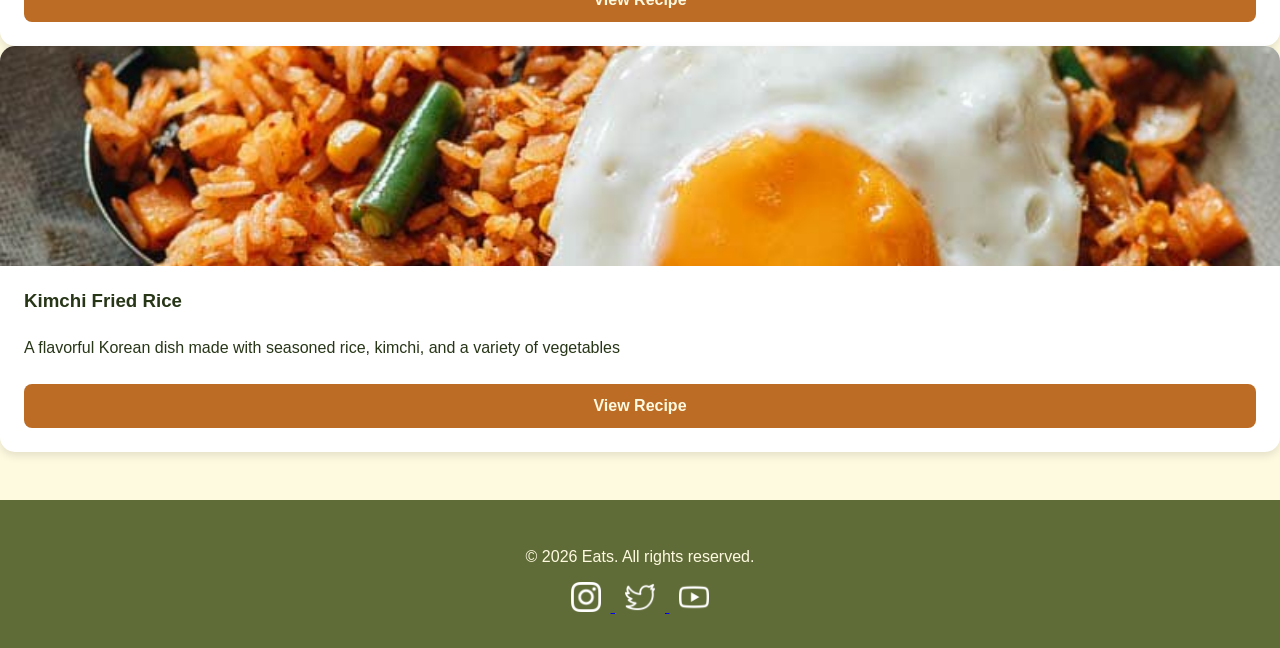
==== commit 0abf161f: "minor updates" ====
--- a/bacon-and-egg-breakfast-bowl.html
+++ b/bacon-and-egg-breakfast-bowl.html
@@ -1,204 +1,223 @@
 <!DOCTYPE html>
 <html lang="en">
-    <head>
-        <meta charset="UTF-8">
-        <meta name="viewport" content="width=device-width, initial-scale=1.0">
-        <link rel="stylesheet" href="assets/css/styles.css">
-        <title>Bacon and Egg Breakfast Bowl - Eats</title>
-    </head>
-
-    <body>
-        <header>
-            <nav>
-                <a href="index.html" class="logo-link">
-                    <img src="assets/images/logo.png" alt="Eats Logo" id="nav-logo">
-                </a>
-                <a href="index.html" class="active">Home</a>
-                <a href="recipes.html">Recipes</a>
-                <a href="contact.html">Contact</a>
-            </nav>
-        </header>
-
-        <main>
-            <div class="recipe-pages-layout">
-                <div class="recipe-content">
-                    <section class="hero-section">
-                        <img src="assets/images/breakfast-bowl.jpg" alt="Bacon and Egg Breakfast Bowl" class="hero-image">
-                        <h1 class="recipe-title">Bacon and Egg Breakfast Bowl</h1>
-
-                        <div class="recipe-details">
-                            <p class="recipe-cuisine">American</p>
-                            <p class="recipe-type">Breakfast</p>
-                            <p class="recipe-time">25 minutes</p>
-                        </div>
-                        
-                        <div class="rating-display">
-                            ★★★★☆
-                            <span class="rating-count">4.5 (2 reviews)</span>
-                        </div>
-                        
-                        <p class="recipe-author">By Dandre Kennedy</p>
-                        <p class="recipe-description">A hearty breakfast bowl packed with crispy bacon, perfectly scrambled eggs, and fresh vegetables</p>
-
-                        <div class="ingredients-container">
-                            <h2>Ingredients</h2>
-
-                            <ul class="ingredients-list">
-                                <li>4 slices of bacon</li>
-                                <li>4 large eggs</li>
-                                <li>1 cup cooked quinoa</li>
-                                <li>1/2 cup cherry tomatoes, halved</li>
-                                <li>1/2 avocado, sliced</li>
-                                <li>Salt and pepper to taste</li>
-                                <li>Fresh parsley for garnish (optional)</li>
-                            </ul>
-                        </div>
-                    </section>
-
-                    <section class="directions-section">
-                        <h2>Directions</h2>
-                        <ol class="directions-list">
-                            <li id="step-1">
-                                <h3>Step 1</h3>
-                                <p>In a large skillet, cook the bacon over medium heat until crispy. Remove the bacon and set it on a paper towel-lined plate to drain excess grease. Once cooled, crumble the bacon into bite-sized pieces.</p>
-                            </li>
-
-                            <li id="step-2">
-                                <h3>Step 2</h3>
-                                <p>In the same skillet, crack the eggs and scramble them until fully cooked. Season with salt and pepper to taste. Remove the scrambled eggs from the skillet and set aside.</p>
-                            </li>
-
-                            <li id="step-3">
-                                <h3>Step 3</h3>
-                                <p>To assemble the breakfast bowl, start with a base of cooked quinoa. Top with scrambled eggs, crumbled bacon, cherry tomatoes, and avocado slices.</p>
-                            </li>
-
-                            <li id="step-4">
-                                <h3>Step 4</h3>
-                                <p>Garnish with fresh parsley if desired. Serve immediately and enjoy!</p>
-                            </li>
-                        </ol>
-                    </section>
+<head>
+    <meta charset="UTF-8">
+    <meta name="viewport" content="width=device-width, initial-scale=1.0">
+    <link rel="stylesheet" href="assets/css/styles.css">
+    <title>Breakfast Bowl - Eats</title>
+</head>
+<body>
+    <header>
+        <nav>
+            <a href="index.html" class="logo-link">
+                <img src="assets/images/logo.png" alt="Eats Logo" id="nav-logo">
+            </a>
+            <a href="index.html" class="active">Home</a>
+            <a href="recipes.html">Recipes</a>
+            <a href="contact.html">Contact</a>
+        </nav>
+    </header>
+
+    <main>
+        <section class="hero-section">
+            <div class="hero-content">
+                <img src="assets/images/breakfast-bowl.jpg" alt="Bacon and Egg Breakfast Bowl" class="hero-image">
+                <h1 class="recipe-title">Bacon and Egg Breakfast Bowl</h1>
+                <p class="recipe-cuisine">American</p>
+                <p class="recipe-type">Breakfast</p>
+                <p class="recipe-time">25 minutes</p>
+                <div class="star-rating">
+                    <span class="star-icon"><img src="assets/images/icon-star-filled.png" alt="Filled Star"></span>
+                    <span class="star-icon"><img src="assets/images/icon-star-filled.png" alt="Filled Star"></span>
+                    <span class="star-icon"><img src="assets/images/icon-star-filled.png" alt="Filled Star"></span>
+                    <span class="star-icon"><img src="assets/images/icon-star-filled.png" alt="Filled Star"></span>
+                    <span class="star-icon"><img src="assets/images/icon-star-half.png" alt="Half Star"></span>
+                    <span class="rating-count">4.5 (2 reviews)</span>
+                </div>
+                <p class="recipe-author">By Dandre Kennedy</p>
+                <p class="recipe-description">A hearty breakfast bowl packed with crispy bacon, perfectly scrambled eggs, and fresh vegetables</p>
+            </div>
+
+            <div class="ingredients-container">
+                <h2>Ingredients</h2>
+                <ul class="ingredients-list">
+                    <li>4 slices of bacon</li>
+                    <li>4 large eggs</li>
+                    <li>1 cup cooked quinoa</li>
+                    <li>1/2 cup cherry tomatoes, halved</li>
+                    <li>1/2 avocado, sliced</li>
+                    <li>Salt and pepper to taste</li>
+                    <li>Fresh parsley for garnish (optional)</li>
+                </ul>
+            </div>
+        </section>
+
+        <section class="directions-section">
+            <h2>Directions</h2>
+            <ol class="directions-list">
+                <li id="step-1">
+                    <h3>Step 1</h3>
+                    <p>In a large skillet, cook the bacon over medium heat until crispy. Remove the bacon and set it on a paper towel-lined plate to drain excess grease. Once cooled, crumble the bacon into bite-sized pieces.</p>
+                </li>
+
+                <li id="step-2">
+                    <h3>Step 2</h3>
+                    <p>In the same skillet, crack the eggs and scramble them until fully cooked. Season with salt and pepper to taste. Remove the scrambled eggs from the skillet and set aside.</p>
+                </li>
+
+                <li id="step-3">
+                    <h3>Step 3</h3>
+                    <p>To assemble the breakfast bowl, start with a base of cooked quinoa. Top with scrambled eggs, crumbled bacon, cherry tomatoes, and avocado slices.</p>
+                </li>
+
+                <li id="step-4">
+                    <h3>Step 4</h3>
+                    <p>Garnish with fresh parsley if desired. Serve immediately and enjoy!</p>
+                </li>
+            </ol>
+        </section>
+        
+        <section class="recommendation-section">
+            <h2>Best Paired With</h2>
+            
+            <div class="recipe-grid">
+                
+                <article class="recipe-card">
+                    <img src="assets/images/chicken-quesadilla.jpg" alt="Chicken Quesadilla" class ="recipe-card-image">
                     
-                    <section class="recommendation-section">
-                        <h2>Best Paired With</h2>
-                        
-                        <div class="recipe-grid">
-                            <article class="recipe-card">
-                                <img src="assets/images/chicken-quesadilla.jpg" alt="Chicken Quesadilla" class ="recipe-card-image">
-                                
-                                <div class="card-content">
-                                    <h3 class="recipe-card-title">Chicken Quesadilla</h3>
-                                    <p class="recipe-card-description">A delicious Mexican dish made with seasoned chicken, melted cheese, and fresh vegetables in a crispy tortilla shell</p>
-                                    <a href="chicken-quesadilla.html" class="recipe-card-btn">View Recipe</a>
-                                </div>
-                            </article>
-
-                            <article class="recipe-card">
-                                <img src="assets/images/kimchi-fried-rice.jpg" alt="Kimchi Fried Rice" class ="recipe-card-image">
-                                
-                                <div class="card-content">
-                                    <h3 class="recipe-card-title">Kimchi Fried Rice</h3>
-                                    <p class="recipe-card-description">A flavorful Korean dish made with seasoned rice, kimchi, and a variety of vegetables</p>
-                                    <a href="kimchi-fried-rice.html" class="recipe-card-btn">View Recipe</a>
-                                </div>
-                            </article>
-                        </div>
-                    </section>
-
-                    <section class="ratings-section">
-                        
-                        <h2>Reviews</h2>
-
-                        <div class="rating-display">
-                            ★★★★☆
-                            <span class="rating-count">4.5 (2 reviews)</span>
-                        </div>
-
-                        <div class="filters">
-
-                            <div class="filter-group">
-                                <label for="review-select">Sort by:</label>
-                                <select id="review-select" name="review-select">
-                                    <option value="newest">Newest</option>
-                                    <option value="oldest">Oldest</option>
-                                    <option value="highest-rated">Highest Rated</option>
-                                    <option value="lowest-rated">Lowest Rated</option>
-                                </select>
-                            </div>
-
-                            <div class="filter-group">
-                                <label for="star-select">Rating:</label>
-                                <select id="star-select" name="star-select">
-                                    <option value="5">All</option>
-                                    <option value="5">5 Stars</option>
-                                    <option value="4">4 Stars</option>
-                                    <option value="3">3 Stars</option>
-                                    <option value="2">2 Stars</option>
-                                    <option value="1">1 Star</option>
-                                </select>
-                            </div>
-
-                            <button class="clear-filter">Clear</button>
-                        </div>
-
-                        <div class="leave-review">
-                            <h3>Leave a Review</h3>
-                            <div class="rating">
-                                <span>☆</span>
-                                <span>☆</span>
-                                <span>☆</span>
-                                <span>☆</span>
-                                <span>☆</span>
-                            </div>
-
-                            <form class="review-form">
-                                <textarea id="review-text-area" name="review-text-area" rows="4" placeholder="Leave a review..."></textarea>
-                                <button type="submit" class="submit">Submit</button>
-                            </form>
-                        </div>
-
-                        <div class="review-container">
-                            <div class="review-card">
-                                <p class="reviewer-name">John Doe</p>
-                                <div class="rating-display">★★★★★</div>
-                                <p class="review-text">This breakfast bowl was absolutely delicious! The bacon was crispy, the eggs were perfectly scrambled, and the fresh vegetables added a nice touch. Highly recommend!</p>
-                            </div>
-
-                            <div class="review-card">
-                                <p class="reviewer-name">Tammy Boris</p>
-                                <div class="rating-display">★★★★☆</div>
-                                <p class="review-text">I really enjoyed this breakfast bowl. The combination of flavors was perfect and the presentation was beautiful. Will definitely make this again!</p>
-                            </div>
-                        </div>
-                    </section>
-                </div>
-
-                <aside>
-                    <div class="steps-links">
-                        <h2>Jump to Step</h2>
-                        <ol>
-                            <li><a href="#step-1">Cook the bacon</a></li>
-                            <li><a href="#step-2">Scramble the eggs</a></li>
-                            <li><a href="#step-3">Assemble the bowl</a></li>
-                            <li><a href="#step-4">Garnish and serve</a></li>
-                        </ol>
-                    </div>
-                </aside>
-            </div>
-        </main>
-
-        <footer>
-            <p>&copy; 2026 Eats. All rights reserved.</p>
-            <a href="https://www.instagram.com" target="_blank" rel="noopener noreferrer">
-                <img src="assets/images/icon-instagram.png" alt="Instagram Icon" class="footer-icon">
-            </a>
-            <a href="https://www.twitter.com" target="_blank" rel="noopener noreferrer">
-                <img src="assets/images/icon-twitter.png" alt="Twitter Icon" class="footer-icon">
-            </a>
-            <a href="https://www.youtube.com" target="_blank" rel="noopener noreferrer">
-                <img src="assets/images/icon-youtube.png" alt="YouTube Icon" class="footer-icon">
-            </a>
-        </footer>
-    </body>
+                    <div class="card-content">
+                        <h3 class="recipe-card-title">Chicken Quesadilla</h3>
+                        <p class="recipe-card-description">A delicious Mexican dish made with seasoned chicken, melted cheese, and fresh vegetables in a crispy tortilla shell</p>
+                        <a href="chicken-quesadilla.html" class="recipe-card-btn">View Recipe</a>
+                    </div>
+                    </article>
+
+                <article class="recipe-card">
+                    <img src="assets/images/kimchi-fried-rice.jpg" alt="Kimchi Fried Rice" class ="recipe-card-image">
+                    
+                    <div class="card-content">
+                        <h3 class="recipe-card-title">Kimchi Fried Rice</h3>
+                        <p class="recipe-card-description">A flavorful Korean dish made with seasoned rice, kimchi, and a variety of vegetables</p>
+                        <a href="kimchi-fried-rice.html" class="recipe-card-btn">View Recipe</a>
+                    </div>
+                    </article>
+                
+            </div>
+            </section>
+
+        <section class="ratings-section">
+            <div class="star-rating">
+                <span class="star-icon"><img src="assets/images/icon-star-filled.png" alt="Filled Star"></span>
+                <span class="star-icon"><img src="assets/images/icon-star-filled.png" alt="Filled Star"></span>
+                <span class="star-icon"><img src="assets/images/icon-star-filled.png" alt="Filled Star"></span>
+                <span class="star-icon"><img src="assets/images/icon-star-filled.png" alt="Filled Star"></span>
+                <span class="star-icon"><img src="assets/images/icon-star-half.png" alt="Half Star"></span>
+                <span class="rating-count">4.5 (2 reviews)</span>
+            </div>
+
+            <label for="review-select">Sort by:</label>
+            <select id="review-select" name="review-select">
+                <option value="newest">Newest</option>
+                <option value="oldest">Oldest</option>
+                <option value="highest-rated">Highest Rated</option>
+                <option value="lowest-rated">Lowest Rated</option>
+            </select>
+
+            <label for="star-select">Filter by Star Rating:</label>
+            <select id="star-select" name="star-select">
+                <option value="5">5 Stars</option>
+                <option value="4">4 Stars</option>
+                <option value="3">3 Stars</option>
+                <option value="2">2 Stars</option>
+                <option value="1">1 Star</option>
+            </select>
+
+            <p>Clear Filter</p>
+
+            <div class="leave-review">
+                <h3>Leave a Review</h3>
+                <div class="star-rating">
+                    <span class="star-icon"><img src="assets/images/icon-star-empty.png" alt="Empty Star"></span>
+                    <span class="star-icon"><img src="assets/images/icon-star-empty.png" alt="Empty Star"></span>
+                    <span class="star-icon"><img src="assets/images/icon-star-empty.png" alt="Empty Star"></span>
+                    <span class="star-icon"><img src="assets/images/icon-star-empty.png" alt="Empty Star"></span>
+                    <span class="star-icon"><img src="assets/images/icon-star-empty.png" alt="Empty Star"></span>
+                </div>
+                <form class="review-form">
+                    <textarea id="review-textarea" name="review-textarea" rows="4" placeholder="Leave a review..."></textarea>
+                    <button type="submit" class="submit">Submit Review</button>
+                </form>
+            </div>
+
+            <div class="reviews-container">
+                <div class="review-card">
+                    <p class="reviewer-name">John Doe</p>
+                    <div class="star-rating">
+                        <span class="star-icon"><img src="assets/images/icon-star-filled.png" alt="Filled Star"></span>
+                        <span class="star-icon"><img src="assets/images/icon-star-filled.png" alt="Filled Star"></span>
+                        <span class="star-icon"><img src="assets/images/icon-star-filled.png" alt="Filled Star"></span>
+                        <span class="star-icon"><img src="assets/images/icon-star-filled.png" alt="Filled Star"></span>
+                        <span class="star-icon"><img src="assets/images/icon-star-filled.png" alt="Filled Star"></span>
+                    </div>
+                    <p class="review-text">This breakfast bowl was absolutely delicious! The bacon was crispy, the eggs were perfectly scrambled, and the fresh vegetables added a nice touch. Highly recommend!</p>
+                </div>
+
+               <div class="review-card">
+                    <p class="reviewer-name">Tammy Boris</p>
+                    <div class="star-rating">
+                        <span class="star-icon"><img src="assets/images/icon-star-filled.png" alt="Filled Star"></span>
+                        <span class="star-icon"><img src="assets/images/icon-star-filled.png" alt="Filled Star"></span>
+                        <span class="star-icon"><img src="assets/images/icon-star-filled.png" alt="Filled Star"></span>
+                        <span class="star-icon"><img src="assets/images/icon-star-filled.png" alt="Filled Star"></span>
+                        <span class="star-icon"><img src="assets/images/icon-star-empty.png" alt="Empty Star"></span>
+                    </div>
+                    <p class="review-text">I really enjoyed this breakfast bowl. The combination of flavors was perfect and the presentation was beautiful. Will definitely make this again!</p>
+                </div>
+                
+            </div> </section>
+    </main>
+
+    <aside>
+        <h2>Directions</h2>
+        <a href="#step-1">Step 1: Cook the bacon</a>
+        <a href="#step-2">Step 2: Scramble the eggs</a>
+        <a href="#step-3">Step 3: Assemble the bowl</a>
+        <a href="#step-4">Step 4: Garnish and serve</a>
+
+        <h2>Related Recipes</h2>
+        
+        <article class="recipe-card">
+            <img src="assets/images/chicken-quesadilla.jpg" alt="Chicken Quesadilla" class ="recipe-card-image">
+            
+            <div class="card-content">
+                <h3 class="recipe-card-title">Chicken Quesadilla</h3>
+                <p class="recipe-card-description">A delicious Mexican dish made with seasoned chicken, melted cheese, and fresh vegetables in a crispy tortilla shell</p>
+                <a href="chicken-quesadilla.html" class="recipe-card-btn">View Recipe</a>
+            </div>
+        </article>
+
+        <article class="recipe-card">
+            <img src="assets/images/kimchi-fried-rice.jpg" alt="Kimchi Fried Rice" class ="recipe-card-image">
+            
+            <div class="card-content">
+                <h3 class="recipe-card-title">Kimchi Fried Rice</h3>
+                <p class="recipe-card-description">A flavorful Korean dish made with seasoned rice, kimchi, and a variety of vegetables</p>
+                <a href="kimchi-fried-rice.html" class="recipe-card-btn">View Recipe</a>
+            </div>
+        </article>
+    </aside>
+
+    <footer>
+        <p>&copy; 2026 Eats. All rights reserved.</p>
+        <a href="https://www.instagram.com" target="_blank" rel="noopener noreferrer">
+            <img src="assets/images/icon-instagram.png" alt="Instagram Icon" class="footer-icon">
+        </a>
+        <a href="https://www.twitter.com" target="_blank" rel="noopener noreferrer">
+            <img src="assets/images/icon-twitter.png" alt="Twitter Icon" class="footer-icon">
+        </a>
+        <a href="https://www.youtube.com" target="_blank" rel="noopener noreferrer">
+            <img src="assets/images/icon-youtube.png" alt="YouTube Icon" class="footer-icon">
+        </a>
+    </footer>
+</body>
 </html>
--- a/assets/css/styles.css
+++ b/assets/css/styles.css
@@ -1,12 +1,8 @@
-/* * {
-    outline: 1px solid purple;
-} */
-
-/*
-=============
-Global Styles
-=============
-*/
+body {
+    background-color: #FEFAE0;
+}
+
+
 
 :root {
     --dark-green: #283618;
@@ -23,14 +19,12 @@
     --btn-hover: var(--light-brown);
 }
 
-@media (prefers-color-scheme: dark) {
-    :root {
-        --bg-color: var(--dark-green);
-        --text-color: var(--off-white);
-        --card-bg: var(--light-green);
-        --nav-bg: #1a2410;
-        --nav-text: var(--off-white);
-    }
+body.dark-mode {
+    --bg-color: var(--dark-green);
+    --text-color: var(--off-white);
+    --card-bg: var(--light-green);
+    --nav-bg: #1a2410;
+    --nav-text: var(--off-white);
 }
 
 body {
@@ -39,26 +33,8 @@
     font-family: 'Segoe UI', Tahoma, Geneva, Verdana, sans-serif;
     margin: 0;
     padding: 0;
-    transition: background-color 0.3s ease, color 0.3s ease;
-}
-
-main {
-    max-width: 1200px;
-    margin: 2rem auto;
-    padding: 0 1rem;
-    display: flex;
-    justify-content: center;
-    align-content: center;
-    flex-direction: column;
-    text-align: center;
-    gap: 1rem;
-}
-
-/*
-================
-Component Styles
-================
-*/
+    transition: background-color 0.3s ease, color 0.3s ease; 
+}
 
 h1, h2, h3 {
     margin-top: 0;
@@ -96,55 +72,11 @@
     box-shadow: 0 2px 4px rgba(0,0,0,0.2);
 }
 
-footer {
-    background-color: var(--nav-bg);
-    color: var(--nav-text);
-    text-align: center;
-    padding: 2rem;
-    margin-top: 3rem;
-}
-
-.footer-icon {
-    width: 30px;
-    margin: 0 10px;
-    filter: brightness(0) invert(1); 
-    transition: transform 0.3s ease;
-}
-
-.footer-icon:hover {
-    transform: scale(1.2);
-}
-
-footer a {
-    text-decoration: none;
-    display: inline-block;
-}
-
-button {
-    padding: 0.5rem;
-    background-color: var(--btn-bg);
-    color: var(--off-white);
-    border: none;
-    border-radius: 16px;
-    font-weight: bold;
-    cursor: pointer;
-}
-
-.btn {
-    padding: 0.5rem;
-    background-color: var(--btn-bg);
-    color: var(--off-white);
-    border: none;
-    border-radius: 16px;
-    font-weight: bold;
-    text-decoration: none;
-}
-
-/*
-=============
-Recipe Card Styles
-=============
-*/
+main {
+    max-width: 1200px;
+    margin: 2rem auto;
+    padding: 0 1rem;
+}
 
 .recipe-grid {
     display: grid;
@@ -209,323 +141,61 @@
     transform: scale(1.03);
 }
 
-/* 
-=============================
-Individual recipe page styles
-=============================
-*/
-
-.recipe-pages-layout {
-    display: grid;
-    grid-template-columns: 1fr 4fr;
-    grid-template-areas: "sidebar content";
-    gap: 1rem;
-}
-
-.recipe-content {
-    grid-area: content;
+footer {
+    background-color: var(--nav-bg);
+    color: var(--nav-text);
+    text-align: center;
+    padding: 2rem;
+    margin-top: 3rem;
+}
+
+.footer-icon {
+    width: 30px;
+    margin: 0 10px;
+    filter: brightness(0) invert(1); 
+    transition: transform 0.3s ease;
+}
+
+.footer-icon:hover {
+    transform: scale(1.2);
+}
+
+/*re adjusting png/jpg */
+.hero-section {
     display: flex;
     flex-direction: column;
-    gap: 2rem;
-}
-
-aside {
-    grid-area: sidebar;
-    background-color: var(--card-bg);
-    position: sticky;
-    top: 1rem;
-    align-self: start;
-    padding: 1rem;
+    align-items: center;
+    text-align: center;
+    padding: 2rem 1rem;
+}
+
+.hero-image {
+    max-width: 100%; 
+    width: 500px;
+    height: auto; 
     border-radius: 15px;
-}
-
-.steps-links {
-    text-align: left;
-}
-
-.steps-links > h2 {
-    margin-bottom: 0.75rem;
-}
-
-.steps-links > ol {
-    list-style: none;
-    margin: 0;
-    padding: 0;
-    display: flex;
-    flex-direction: column;
-    gap: 0.5rem;
-}
-
-.steps-links a {
-    display: block;
-    padding: 0.55rem 0.7rem;
-    border-radius: 10px;
-    text-decoration: none;
-    color: var(--text-color);
-    background-color: rgba(40, 54, 24, 0.08);
-    transition: background-color 0.2s ease, transform 0.2s ease;
-}
-
-.steps-links a:hover {
-    background-color: rgba(40, 54, 24, 0.16);
-    transform: translateX(2px);
-}
-
-@media (prefers-color-scheme: dark) {
-    .steps-links a {
-        color: var(--off-white);
-        background-color: rgba(254, 250, 224, 0.14);
-    }
-
-    .steps-links a:hover {
-        background-color: rgba(254, 250, 224, 0.24);
-    }
-}
-
-.hero-image {
-    width: auto;
-    height: 400px;
-    border-radius: 15px;
-    box-shadow: 0 4px 8px rgba(0,0,0,0.1);
-}
-
-.recipe-details {
-    display: flex;
+    box-shadow: 0 4px 15px rgba(0,0,0,0.1);
+    margin-bottom: 1.5rem;
+}
+
+.star-icon img {
+    width: 20px;
+    height: 20px;
+    vertical-align: middle;
+}
+
+.star-rating {
+    margin: 10px 0;
+    display: flex;
+    align-items: center;
     justify-content: center;
-    gap: 1rem;
-}
-
-.star-rating {
-    display: flex;
-    justify-content: center;
-    gap: 0.375rem;
-}
-
-.star-icon img {
-    width: 25px;
-}
-
-.ingredients-container {
+    gap: 5px;
+}
+
+.review-card {
     background-color: var(--card-bg);
     padding: 1.5rem;
-    border-radius: 15px;
-    box-shadow: 0 4px 8px rgba(0,0,0,0.1);
-    margin-top: 2rem;
-}
-
-.ingredients-list {
-    display: grid;
-    grid-template-columns: repeat(3, 1fr);
-    gap: 1rem;
-    list-style: none;
-    padding: 0;
-    margin: 0;
-}
-
-.directions-section {
-    text-align: left;
-}
-
-.directions-list {
-    list-style: none;
-    padding-left: 1.5rem;
-}
-
-.recommendation-section > h2 {
-    text-align: left;
-}
-
-.ratings-section {
-    display: flex;
-    flex-direction: column;
-    justify-content: left;
-    align-content: left;
-    text-align: left;
-    gap: 1rem;
-}
-
-.ratings-section > .rating-display {
-    text-align: left;
-}
-
-
-.filters {
-    display: flex;
-    gap: 1rem;
-}
-
-.leave-review {
-    display: flex;
-    flex-direction: column;
-    gap: 0.5rem;
-}
-
-.leave-review .rating {
-    font-size: 1.4rem;
-}
-
-.review-container {
-    display: flex;
-    flex-direction: column;
-    gap: 1rem;
-}
-
-
-.review-form {
-    display: flex;
-    flex-direction: column;
-    align-items: flex-start;
-    gap: 1rem;
-}
-
-#review-text-area {
-    width: 40%;
-    min-height: 50px;
-    padding: 0.8rem;
-    border-radius: 8px;
-    border: 1px solid #ccc;
-}
-
-.review-card {
-    background-color: var(--card-bg);
-    padding: 1rem;
-    border-radius: 15px;
-    box-shadow: 0 4px 8px rgba(0,0,0,0.1);
-    display: flex;
-    flex-direction: column;
-    gap: 0.25rem;
-}
-
-.reviewer-name {
-    font-weight: bold;
-}
-
-.review-card > .rating-display {
-    font-size: 1rem;
-    letter-spacing: 0.1rem;
-}
-
-.rating {
-    unicode-bidi: bidi-override;
-    direction: rtl;
-}
-
-.rating > span {
-    display: inline-block;
-    position: relative;
-    width: 1.1em;
-}
-
-.rating > span:hover:before,
-.rating > span:hover ~ span:before {
-   content: "\2605";
-   position: absolute;
-}
-
-.rating-display {
-    font-size: 1.1rem;
-    color: var(--text-color);
-    letter-spacing: 0.15rem;
-}
-
-.rating-count {
-    letter-spacing: normal;
-}
-
-/*
-===================
-Recipe page styles
-==================
-*/
-
-.search-filters {
-    display: flex;
-    gap: 0.5rem;
-}
-
-.filter-group {
-    display: flex;
-    align-items: center;
-    gap: 0.4rem;
-}
-
-#search-input {
-    width: 50%;
-    border-radius: 15px;
-    border: 1px solid #ccc;
-    padding: 0.4rem;
-}
-
-select {
-    padding: 0.5rem 0.8rem;
-    border-radius: 16px;
-    border: none;
-    background-color: white;
-}
-
-/*
-===================
-Contact page styles
-==================
-*/
-
-.contact-layout {
-    display: grid;
-    flex-direction: column;
-    grid-template-columns: 1fr 2fr;
-    gap: 2rem;
-}
-
-#contact-logo {
-    width: 100%;
-    height: auto;
-}
-
-.contact-brand-name {
-    margin-top: 0.6rem;
-    margin-bottom: 0;
-    font-size: 1.4rem;
-    font-weight: 700;
-    letter-spacing: 0.03em;
-}
-
-.contact-info {
-    display: flexbox;
-    flex-direction: column;
-    background-color: var(--card-bg);
-    padding: 1.5rem;
-    border-radius: 15px;
-    box-shadow: 0 4px 8px rgba(0,0,0,0.1);
-}
-
-.contact-form {
-    display: flex;
-    flex-direction: column;
-    gap: 1rem;
-}
-
-/*
-================
-Home page styles
-================
-*/
-
-.hero {
-    background-color: rgba(255, 255, 255, 0.55);
-    border: 1px solid rgba(0, 0, 0, 0.06);
-    border-radius: 12px;
-    padding: 1.5rem;
-    gap: 1rem;
-}
-
-@media (prefers-color-scheme: dark) {
-    .hero {
-        background-color: rgba(255, 255, 255, 0.08);
-        border-color: rgba(255, 255, 255, 0.18);
-    }
-}
-
-#index-logo {
-    width: auto;
-    height: 400px;
-}
+    border-radius: 10px;
+    margin-top: 1rem;
+    box-shadow: 0 2px 5px rgba(0,0,0,0.05);
+}
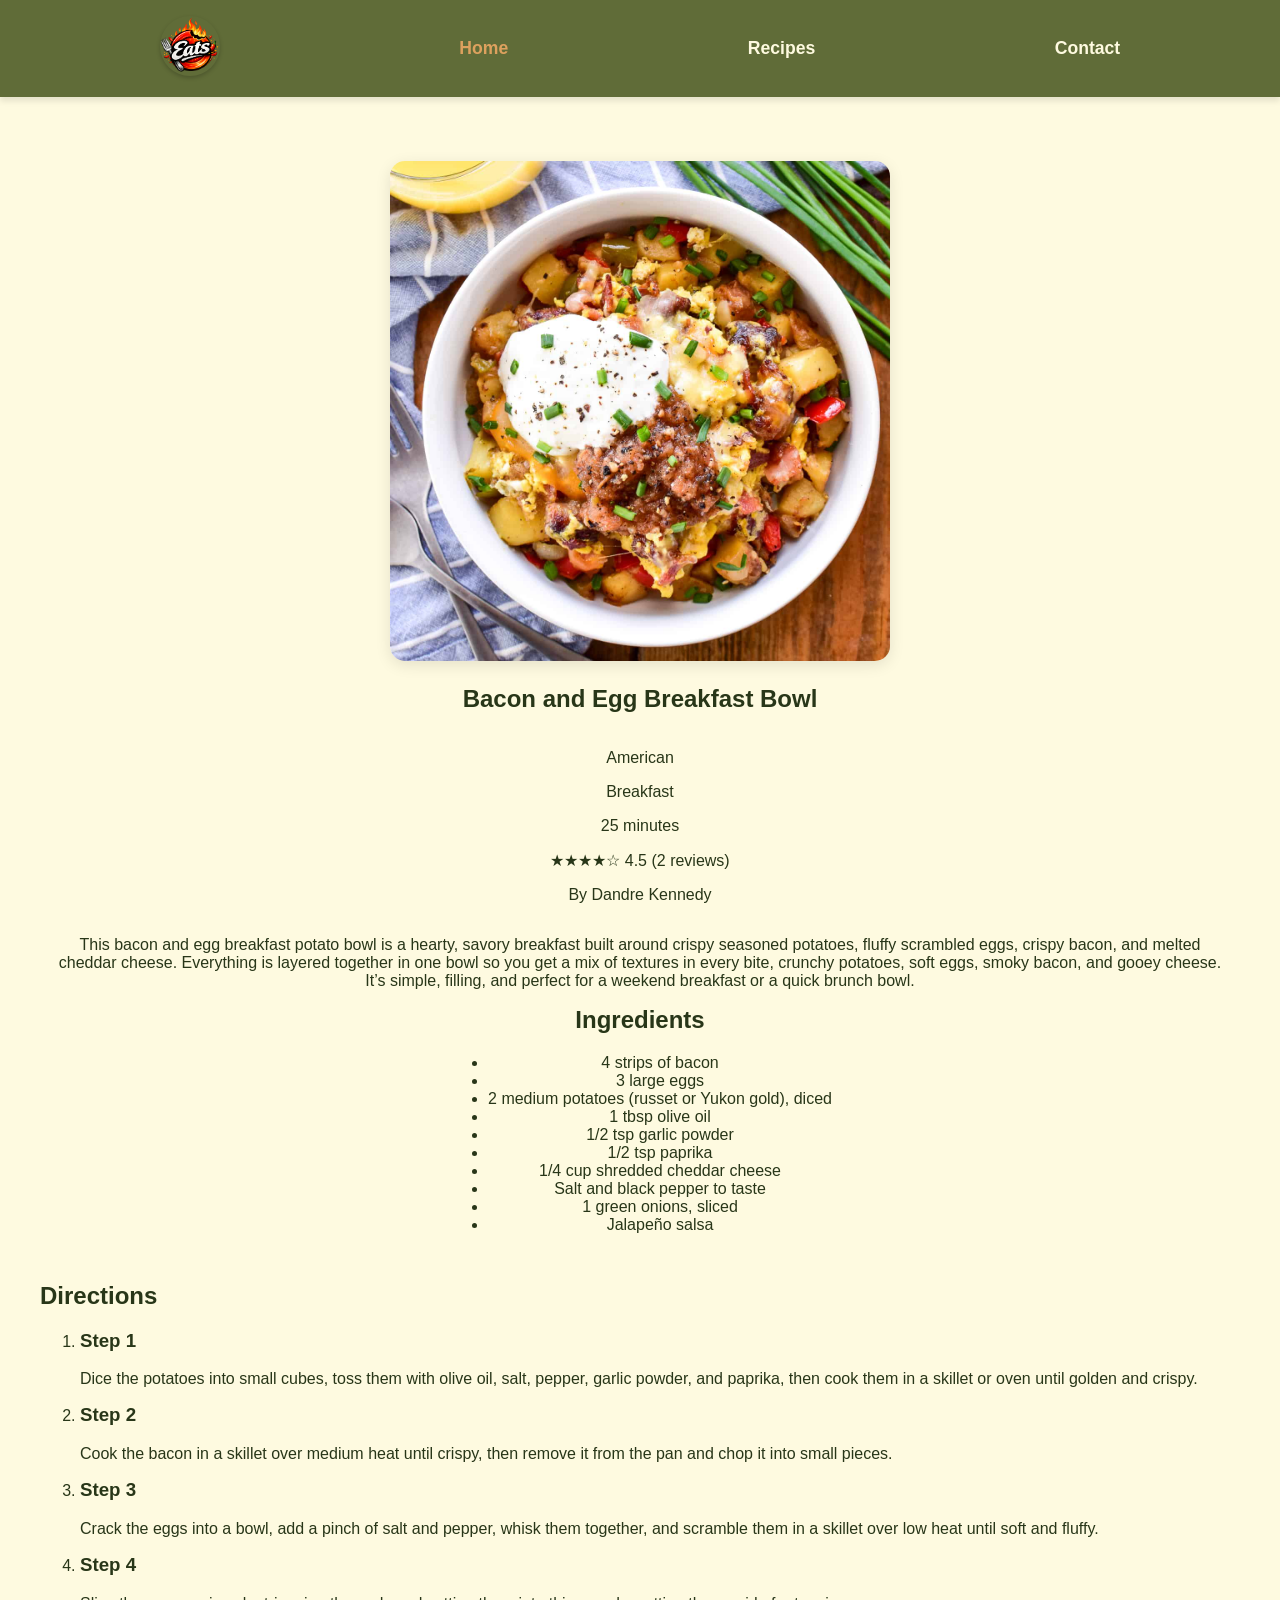
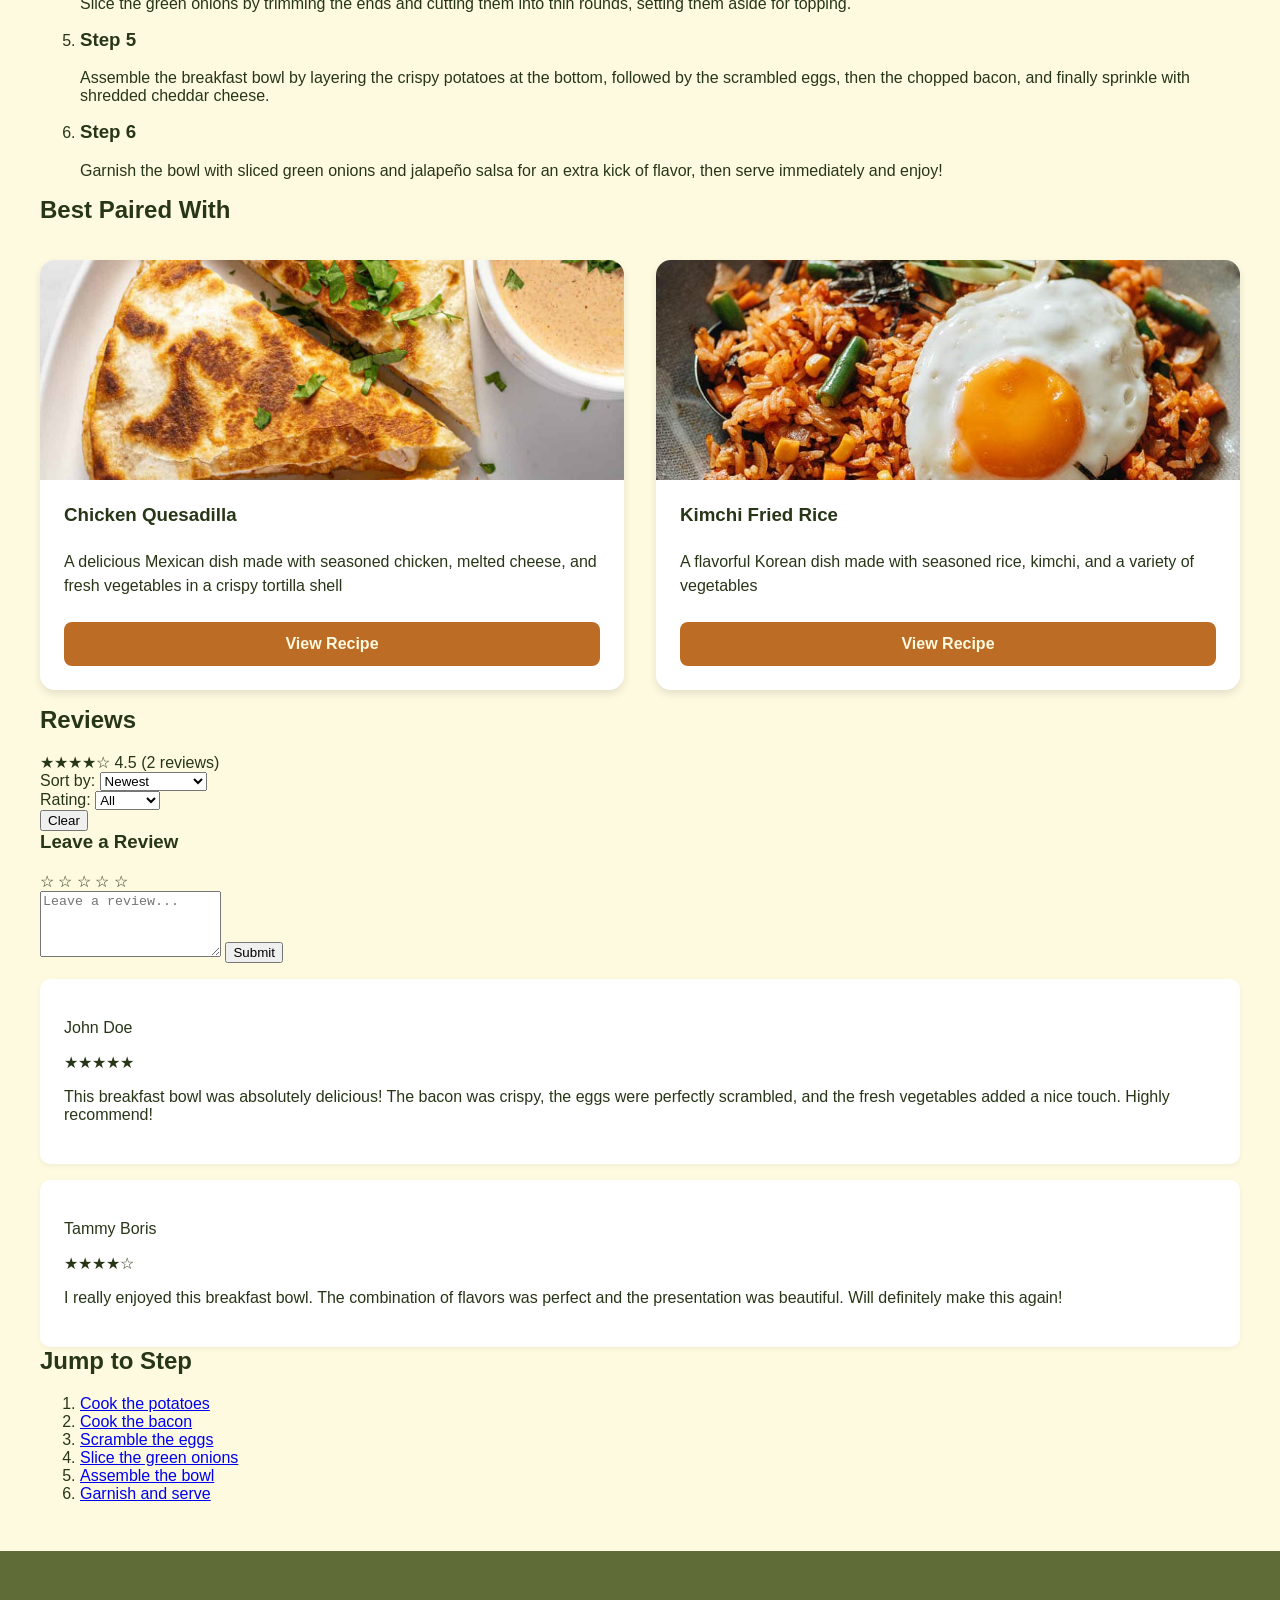
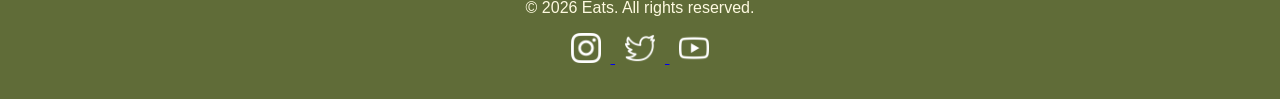
==== commit 67b30eb8: "feat: Revise recipe description and update ingredients and directions for bacon and egg breakfast bo" ====
--- a/bacon-and-egg-breakfast-bowl.html
+++ b/bacon-and-egg-breakfast-bowl.html
@@ -1,223 +1,221 @@
 <!DOCTYPE html>
 <html lang="en">
-<head>
-    <meta charset="UTF-8">
-    <meta name="viewport" content="width=device-width, initial-scale=1.0">
-    <link rel="stylesheet" href="assets/css/styles.css">
-    <title>Breakfast Bowl - Eats</title>
-</head>
-<body>
-    <header>
-        <nav>
-            <a href="index.html" class="logo-link">
-                <img src="assets/images/logo.png" alt="Eats Logo" id="nav-logo">
+    <head>
+        <meta charset="UTF-8">
+        <meta name="viewport" content="width=device-width, initial-scale=1.0">
+        <link rel="stylesheet" href="assets/css/styles.css">
+        <title>Bacon and Egg Breakfast Bowl - Eats</title>
+    </head>
+
+    <body>
+        <header>
+            <nav>
+                <a href="index.html" class="logo-link">
+                    <img src="assets/images/logo.png" alt="Eats Logo" id="nav-logo">
+                </a>
+                <a href="index.html" class="active">Home</a>
+                <a href="recipes.html">Recipes</a>
+                <a href="contact.html">Contact</a>
+            </nav>
+        </header>
+
+        <main>
+            <div class="recipe-pages-layout">
+                <div class="recipe-content">
+                    <section class="hero-section">
+                        <img src="assets/images/breakfast-bowl.jpg" alt="Bacon and Egg Breakfast Bowl" class="hero-image">
+                        <h1 class="recipe-title">Bacon and Egg Breakfast Bowl</h1>
+
+                        <div class="recipe-details">
+                            <p class="recipe-cuisine">American</p>
+                            <p class="recipe-type">Breakfast</p>
+                            <p class="recipe-time">25 minutes</p>
+                        </div>
+                        
+                        <div class="rating-display">
+                            ★★★★☆
+                            <span class="rating-count">4.5 (2 reviews)</span>
+                        </div>
+                        
+                        <p class="recipe-author">By Dandre Kennedy</p>
+                        <p class="recipe-description">This bacon and egg breakfast potato bowl is a hearty, savory breakfast built around crispy seasoned potatoes, fluffy scrambled eggs, crispy bacon, and melted cheddar cheese. 
+                            Everything is layered together in one bowl so you get a mix of textures in every bite, crunchy potatoes, soft eggs, smoky bacon, and gooey cheese. 
+                            It’s simple, filling, and perfect for a weekend breakfast or a quick brunch bowl.</p>
+
+                        <div class="ingredients-container">
+                            <h2>Ingredients</h2>
+
+                            <ul class="ingredients-list">
+                                <li>4 strips of bacon</li>
+                                <li>3 large eggs</li>
+                                <li>2 medium potatoes (russet or Yukon gold), diced</li>
+                                <li>1 tbsp olive oil</li>
+                                <li>1/2 tsp garlic powder</li>
+                                <li>1/2 tsp paprika</li>
+                                <li>1/4 cup shredded cheddar cheese</li>
+                                <li>Salt and black pepper to taste</li>
+                                <li>1 green onions, sliced</li>
+                                <li>Jalapeño salsa</li>
+                            </ul>
+                        </div>
+                    </section>
+
+                    <section class="directions-section">
+                        <h2>Directions</h2>
+                        <ol class="directions-list">
+                            <li id="step-1">
+                                <h3>Step 1</h3>
+                                <p>Dice the potatoes into small cubes, toss them with olive oil, salt, pepper, garlic powder, and paprika, then cook them in a skillet or oven until golden and crispy.</p>
+                            </li>
+
+                            <li id="step-2">
+                                <h3>Step 2</h3>
+                                <p>Cook the bacon in a skillet over medium heat until crispy, then remove it from the pan and chop it into small pieces.</p>
+                            </li>
+
+                            <li id="step-3">
+                                <h3>Step 3</h3>
+                                <p>Crack the eggs into a bowl, add a pinch of salt and pepper, whisk them together, and scramble them in a skillet over low heat until soft and fluffy.</p>
+                            </li>
+
+                            <li id="step-4">
+                                <h3>Step 4</h3>
+                                <p>Slice the green onions by trimming the ends and cutting them into thin rounds, setting them aside for topping.</p>
+                            </li>
+
+                            <li id="step-5">
+                                <h3>Step 5</h3>
+                                <p>Assemble the breakfast bowl by layering the crispy potatoes at the bottom, followed by the scrambled eggs, then the chopped bacon, and finally sprinkle with shredded cheddar cheese.</p>
+                            </li>
+
+                            <li id="step-6">
+                                <h3>Step 6</h3>
+                                <p>Garnish the bowl with sliced green onions and jalapeño salsa for an extra kick of flavor, then serve immediately and enjoy!</p>
+                            </li>
+                        </ol>
+                    </section>
+                    
+                    <section class="recommendation-section">
+                        <h2>Best Paired With</h2>
+                        
+                        <div class="recipe-grid">
+                            <article class="recipe-card">
+                                <img src="assets/images/chicken-quesadilla.jpg" alt="Chicken Quesadilla" class ="recipe-card-image">
+                                
+                                <div class="card-content">
+                                    <h3 class="recipe-card-title">Chicken Quesadilla</h3>
+                                    <p class="recipe-card-description">A delicious Mexican dish made with seasoned chicken, melted cheese, and fresh vegetables in a crispy tortilla shell</p>
+                                    <a href="chicken-quesadilla.html" class="recipe-card-btn">View Recipe</a>
+                                </div>
+                            </article>
+
+                            <article class="recipe-card">
+                                <img src="assets/images/kimchi-fried-rice.jpg" alt="Kimchi Fried Rice" class ="recipe-card-image">
+                                
+                                <div class="card-content">
+                                    <h3 class="recipe-card-title">Kimchi Fried Rice</h3>
+                                    <p class="recipe-card-description">A flavorful Korean dish made with seasoned rice, kimchi, and a variety of vegetables</p>
+                                    <a href="kimchi-fried-rice.html" class="recipe-card-btn">View Recipe</a>
+                                </div>
+                            </article>
+                        </div>
+                    </section>
+
+                    <section class="ratings-section">
+                        
+                        <h2>Reviews</h2>
+
+                        <div class="rating-display">
+                            ★★★★☆
+                            <span class="rating-count">4.5 (2 reviews)</span>
+                        </div>
+
+                        <div class="filters">
+
+                            <div class="filter-group">
+                                <label for="review-select">Sort by:</label>
+                                <select id="review-select" name="review-select">
+                                    <option value="newest">Newest</option>
+                                    <option value="oldest">Oldest</option>
+                                    <option value="highest-rated">Highest Rated</option>
+                                    <option value="lowest-rated">Lowest Rated</option>
+                                </select>
+                            </div>
+
+                            <div class="filter-group">
+                                <label for="star-select">Rating:</label>
+                                <select id="star-select" name="star-select">
+                                    <option value="5">All</option>
+                                    <option value="5">5 Stars</option>
+                                    <option value="4">4 Stars</option>
+                                    <option value="3">3 Stars</option>
+                                    <option value="2">2 Stars</option>
+                                    <option value="1">1 Star</option>
+                                </select>
+                            </div>
+
+                            <button class="clear-filter">Clear</button>
+                        </div>
+
+                        <div class="leave-review">
+                            <h3>Leave a Review</h3>
+                            <div class="rating">
+                                <span>☆</span>
+                                <span>☆</span>
+                                <span>☆</span>
+                                <span>☆</span>
+                                <span>☆</span>
+                            </div>
+
+                            <form class="review-form">
+                                <textarea id="review-text-area" name="review-text-area" rows="4" placeholder="Leave a review..."></textarea>
+                                <button type="submit" class="submit">Submit</button>
+                            </form>
+                        </div>
+
+                        <div class="review-container">
+                            <div class="review-card">
+                                <p class="reviewer-name">John Doe</p>
+                                <div class="rating-display">★★★★★</div>
+                                <p class="review-text">This breakfast bowl was absolutely delicious! The bacon was crispy, the eggs were perfectly scrambled, and the fresh vegetables added a nice touch. Highly recommend!</p>
+                            </div>
+
+                            <div class="review-card">
+                                <p class="reviewer-name">Tammy Boris</p>
+                                <div class="rating-display">★★★★☆</div>
+                                <p class="review-text">I really enjoyed this breakfast bowl. The combination of flavors was perfect and the presentation was beautiful. Will definitely make this again!</p>
+                            </div>
+                        </div>
+                    </section>
+                </div>
+
+                <aside>
+                    <div class="steps-links">
+                        <h2>Jump to Step</h2>
+                        <ol>
+                            <li><a href="#step-1">Cook the potatoes</a></li>
+                            <li><a href="#step-2">Cook the bacon</a></li>
+                            <li><a href="#step-3">Scramble the eggs</a></li>
+                            <li><a href="#step-4">Slice the green onions</a></li>
+                            <li><a href="#step-5">Assemble the bowl</a></li>
+                            <li><a href="#step-6">Garnish and serve</a></li>
+                        </ol>
+                    </div>
+                </aside>
+            </div>
+        </main>
+
+        <footer>
+            <p>&copy; 2026 Eats. All rights reserved.</p>
+            <a href="https://www.instagram.com" target="_blank" rel="noopener noreferrer">
+                <img src="assets/images/icon-instagram.png" alt="Instagram Icon" class="footer-icon">
             </a>
-            <a href="index.html" class="active">Home</a>
-            <a href="recipes.html">Recipes</a>
-            <a href="contact.html">Contact</a>
-        </nav>
-    </header>
-
-    <main>
-        <section class="hero-section">
-            <div class="hero-content">
-                <img src="assets/images/breakfast-bowl.jpg" alt="Bacon and Egg Breakfast Bowl" class="hero-image">
-                <h1 class="recipe-title">Bacon and Egg Breakfast Bowl</h1>
-                <p class="recipe-cuisine">American</p>
-                <p class="recipe-type">Breakfast</p>
-                <p class="recipe-time">25 minutes</p>
-                <div class="star-rating">
-                    <span class="star-icon"><img src="assets/images/icon-star-filled.png" alt="Filled Star"></span>
-                    <span class="star-icon"><img src="assets/images/icon-star-filled.png" alt="Filled Star"></span>
-                    <span class="star-icon"><img src="assets/images/icon-star-filled.png" alt="Filled Star"></span>
-                    <span class="star-icon"><img src="assets/images/icon-star-filled.png" alt="Filled Star"></span>
-                    <span class="star-icon"><img src="assets/images/icon-star-half.png" alt="Half Star"></span>
-                    <span class="rating-count">4.5 (2 reviews)</span>
-                </div>
-                <p class="recipe-author">By Dandre Kennedy</p>
-                <p class="recipe-description">A hearty breakfast bowl packed with crispy bacon, perfectly scrambled eggs, and fresh vegetables</p>
-            </div>
-
-            <div class="ingredients-container">
-                <h2>Ingredients</h2>
-                <ul class="ingredients-list">
-                    <li>4 slices of bacon</li>
-                    <li>4 large eggs</li>
-                    <li>1 cup cooked quinoa</li>
-                    <li>1/2 cup cherry tomatoes, halved</li>
-                    <li>1/2 avocado, sliced</li>
-                    <li>Salt and pepper to taste</li>
-                    <li>Fresh parsley for garnish (optional)</li>
-                </ul>
-            </div>
-        </section>
-
-        <section class="directions-section">
-            <h2>Directions</h2>
-            <ol class="directions-list">
-                <li id="step-1">
-                    <h3>Step 1</h3>
-                    <p>In a large skillet, cook the bacon over medium heat until crispy. Remove the bacon and set it on a paper towel-lined plate to drain excess grease. Once cooled, crumble the bacon into bite-sized pieces.</p>
-                </li>
-
-                <li id="step-2">
-                    <h3>Step 2</h3>
-                    <p>In the same skillet, crack the eggs and scramble them until fully cooked. Season with salt and pepper to taste. Remove the scrambled eggs from the skillet and set aside.</p>
-                </li>
-
-                <li id="step-3">
-                    <h3>Step 3</h3>
-                    <p>To assemble the breakfast bowl, start with a base of cooked quinoa. Top with scrambled eggs, crumbled bacon, cherry tomatoes, and avocado slices.</p>
-                </li>
-
-                <li id="step-4">
-                    <h3>Step 4</h3>
-                    <p>Garnish with fresh parsley if desired. Serve immediately and enjoy!</p>
-                </li>
-            </ol>
-        </section>
-        
-        <section class="recommendation-section">
-            <h2>Best Paired With</h2>
-            
-            <div class="recipe-grid">
-                
-                <article class="recipe-card">
-                    <img src="assets/images/chicken-quesadilla.jpg" alt="Chicken Quesadilla" class ="recipe-card-image">
-                    
-                    <div class="card-content">
-                        <h3 class="recipe-card-title">Chicken Quesadilla</h3>
-                        <p class="recipe-card-description">A delicious Mexican dish made with seasoned chicken, melted cheese, and fresh vegetables in a crispy tortilla shell</p>
-                        <a href="chicken-quesadilla.html" class="recipe-card-btn">View Recipe</a>
-                    </div>
-                    </article>
-
-                <article class="recipe-card">
-                    <img src="assets/images/kimchi-fried-rice.jpg" alt="Kimchi Fried Rice" class ="recipe-card-image">
-                    
-                    <div class="card-content">
-                        <h3 class="recipe-card-title">Kimchi Fried Rice</h3>
-                        <p class="recipe-card-description">A flavorful Korean dish made with seasoned rice, kimchi, and a variety of vegetables</p>
-                        <a href="kimchi-fried-rice.html" class="recipe-card-btn">View Recipe</a>
-                    </div>
-                    </article>
-                
-            </div>
-            </section>
-
-        <section class="ratings-section">
-            <div class="star-rating">
-                <span class="star-icon"><img src="assets/images/icon-star-filled.png" alt="Filled Star"></span>
-                <span class="star-icon"><img src="assets/images/icon-star-filled.png" alt="Filled Star"></span>
-                <span class="star-icon"><img src="assets/images/icon-star-filled.png" alt="Filled Star"></span>
-                <span class="star-icon"><img src="assets/images/icon-star-filled.png" alt="Filled Star"></span>
-                <span class="star-icon"><img src="assets/images/icon-star-half.png" alt="Half Star"></span>
-                <span class="rating-count">4.5 (2 reviews)</span>
-            </div>
-
-            <label for="review-select">Sort by:</label>
-            <select id="review-select" name="review-select">
-                <option value="newest">Newest</option>
-                <option value="oldest">Oldest</option>
-                <option value="highest-rated">Highest Rated</option>
-                <option value="lowest-rated">Lowest Rated</option>
-            </select>
-
-            <label for="star-select">Filter by Star Rating:</label>
-            <select id="star-select" name="star-select">
-                <option value="5">5 Stars</option>
-                <option value="4">4 Stars</option>
-                <option value="3">3 Stars</option>
-                <option value="2">2 Stars</option>
-                <option value="1">1 Star</option>
-            </select>
-
-            <p>Clear Filter</p>
-
-            <div class="leave-review">
-                <h3>Leave a Review</h3>
-                <div class="star-rating">
-                    <span class="star-icon"><img src="assets/images/icon-star-empty.png" alt="Empty Star"></span>
-                    <span class="star-icon"><img src="assets/images/icon-star-empty.png" alt="Empty Star"></span>
-                    <span class="star-icon"><img src="assets/images/icon-star-empty.png" alt="Empty Star"></span>
-                    <span class="star-icon"><img src="assets/images/icon-star-empty.png" alt="Empty Star"></span>
-                    <span class="star-icon"><img src="assets/images/icon-star-empty.png" alt="Empty Star"></span>
-                </div>
-                <form class="review-form">
-                    <textarea id="review-textarea" name="review-textarea" rows="4" placeholder="Leave a review..."></textarea>
-                    <button type="submit" class="submit">Submit Review</button>
-                </form>
-            </div>
-
-            <div class="reviews-container">
-                <div class="review-card">
-                    <p class="reviewer-name">John Doe</p>
-                    <div class="star-rating">
-                        <span class="star-icon"><img src="assets/images/icon-star-filled.png" alt="Filled Star"></span>
-                        <span class="star-icon"><img src="assets/images/icon-star-filled.png" alt="Filled Star"></span>
-                        <span class="star-icon"><img src="assets/images/icon-star-filled.png" alt="Filled Star"></span>
-                        <span class="star-icon"><img src="assets/images/icon-star-filled.png" alt="Filled Star"></span>
-                        <span class="star-icon"><img src="assets/images/icon-star-filled.png" alt="Filled Star"></span>
-                    </div>
-                    <p class="review-text">This breakfast bowl was absolutely delicious! The bacon was crispy, the eggs were perfectly scrambled, and the fresh vegetables added a nice touch. Highly recommend!</p>
-                </div>
-
-               <div class="review-card">
-                    <p class="reviewer-name">Tammy Boris</p>
-                    <div class="star-rating">
-                        <span class="star-icon"><img src="assets/images/icon-star-filled.png" alt="Filled Star"></span>
-                        <span class="star-icon"><img src="assets/images/icon-star-filled.png" alt="Filled Star"></span>
-                        <span class="star-icon"><img src="assets/images/icon-star-filled.png" alt="Filled Star"></span>
-                        <span class="star-icon"><img src="assets/images/icon-star-filled.png" alt="Filled Star"></span>
-                        <span class="star-icon"><img src="assets/images/icon-star-empty.png" alt="Empty Star"></span>
-                    </div>
-                    <p class="review-text">I really enjoyed this breakfast bowl. The combination of flavors was perfect and the presentation was beautiful. Will definitely make this again!</p>
-                </div>
-                
-            </div> </section>
-    </main>
-
-    <aside>
-        <h2>Directions</h2>
-        <a href="#step-1">Step 1: Cook the bacon</a>
-        <a href="#step-2">Step 2: Scramble the eggs</a>
-        <a href="#step-3">Step 3: Assemble the bowl</a>
-        <a href="#step-4">Step 4: Garnish and serve</a>
-
-        <h2>Related Recipes</h2>
-        
-        <article class="recipe-card">
-            <img src="assets/images/chicken-quesadilla.jpg" alt="Chicken Quesadilla" class ="recipe-card-image">
-            
-            <div class="card-content">
-                <h3 class="recipe-card-title">Chicken Quesadilla</h3>
-                <p class="recipe-card-description">A delicious Mexican dish made with seasoned chicken, melted cheese, and fresh vegetables in a crispy tortilla shell</p>
-                <a href="chicken-quesadilla.html" class="recipe-card-btn">View Recipe</a>
-            </div>
-        </article>
-
-        <article class="recipe-card">
-            <img src="assets/images/kimchi-fried-rice.jpg" alt="Kimchi Fried Rice" class ="recipe-card-image">
-            
-            <div class="card-content">
-                <h3 class="recipe-card-title">Kimchi Fried Rice</h3>
-                <p class="recipe-card-description">A flavorful Korean dish made with seasoned rice, kimchi, and a variety of vegetables</p>
-                <a href="kimchi-fried-rice.html" class="recipe-card-btn">View Recipe</a>
-            </div>
-        </article>
-    </aside>
-
-    <footer>
-        <p>&copy; 2026 Eats. All rights reserved.</p>
-        <a href="https://www.instagram.com" target="_blank" rel="noopener noreferrer">
-            <img src="assets/images/icon-instagram.png" alt="Instagram Icon" class="footer-icon">
-        </a>
-        <a href="https://www.twitter.com" target="_blank" rel="noopener noreferrer">
-            <img src="assets/images/icon-twitter.png" alt="Twitter Icon" class="footer-icon">
-        </a>
-        <a href="https://www.youtube.com" target="_blank" rel="noopener noreferrer">
-            <img src="assets/images/icon-youtube.png" alt="YouTube Icon" class="footer-icon">
-        </a>
-    </footer>
-</body>
+            <a href="https://www.twitter.com" target="_blank" rel="noopener noreferrer">
+                <img src="assets/images/icon-twitter.png" alt="Twitter Icon" class="footer-icon">
+            </a>
+            <a href="https://www.youtube.com" target="_blank" rel="noopener noreferrer">
+                <img src="assets/images/icon-youtube.png" alt="YouTube Icon" class="footer-icon">
+            </a>
+        </footer>
+    </body>
 </html>
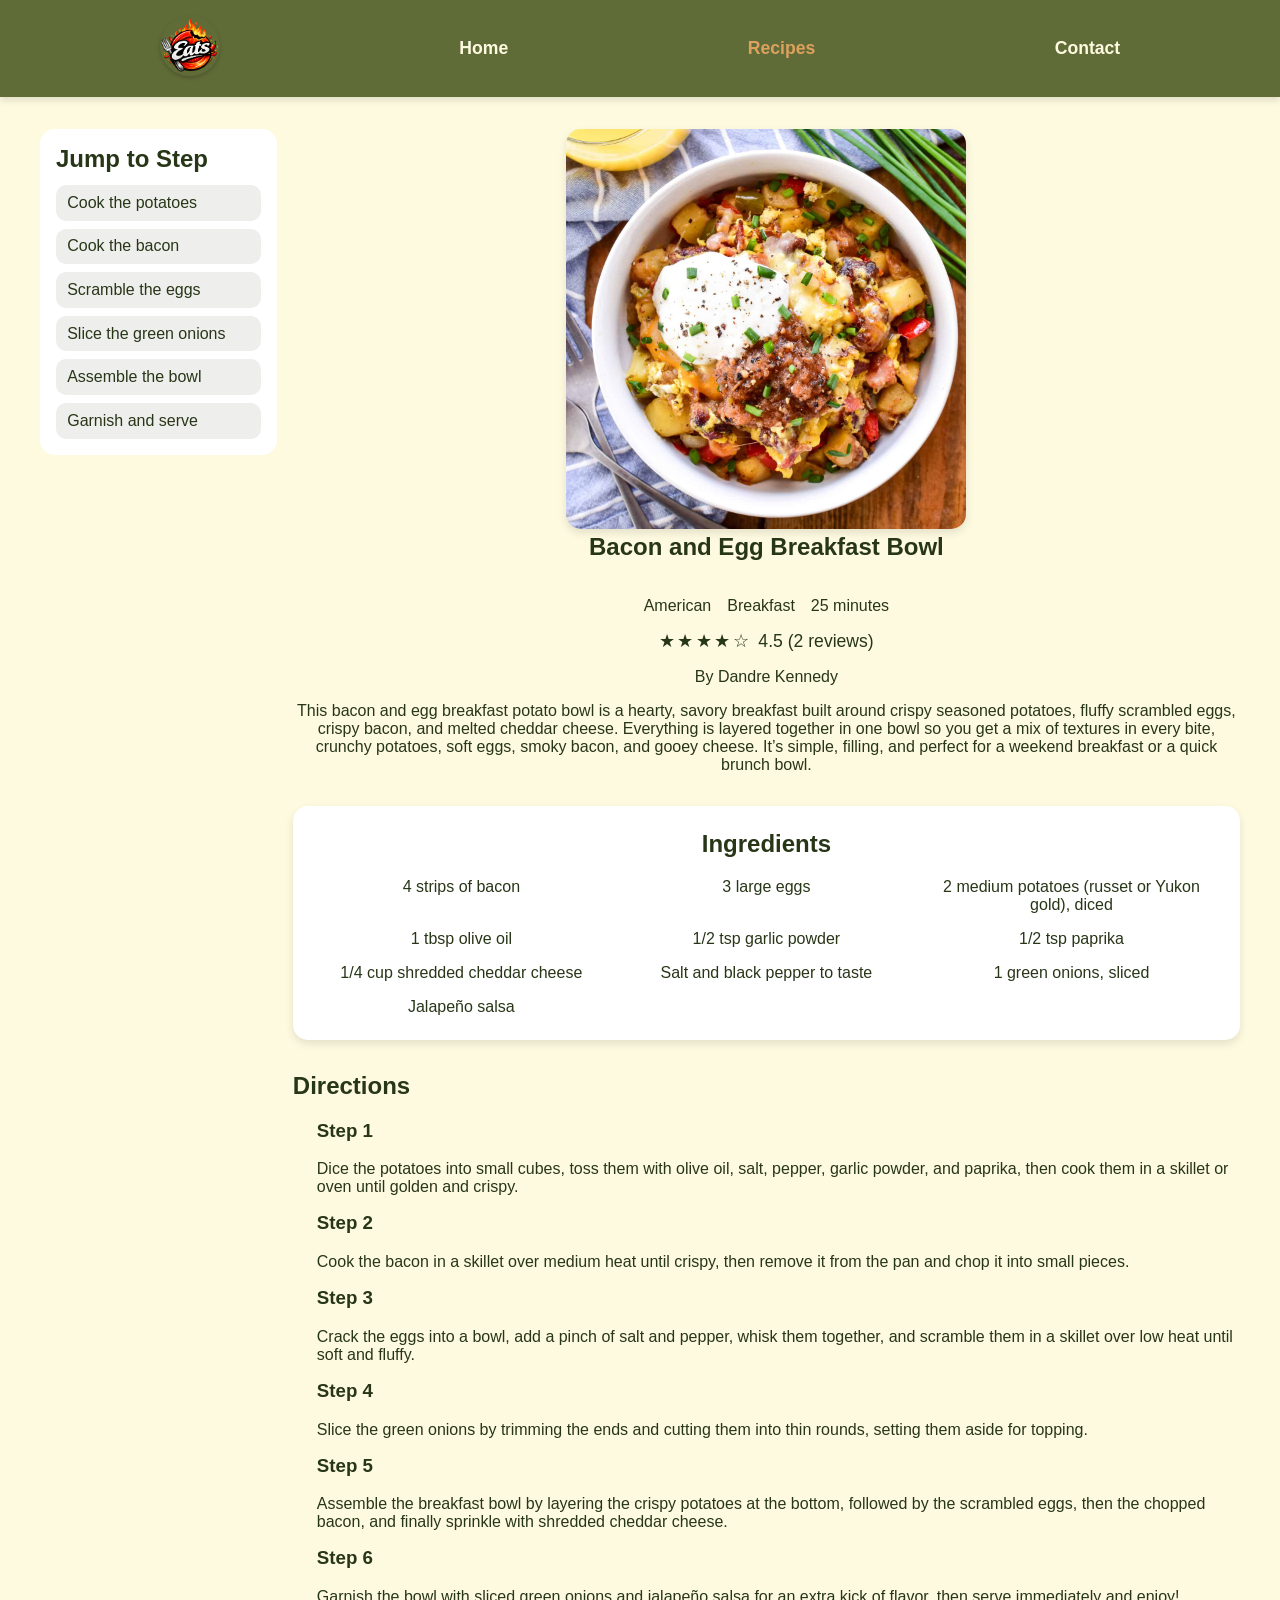
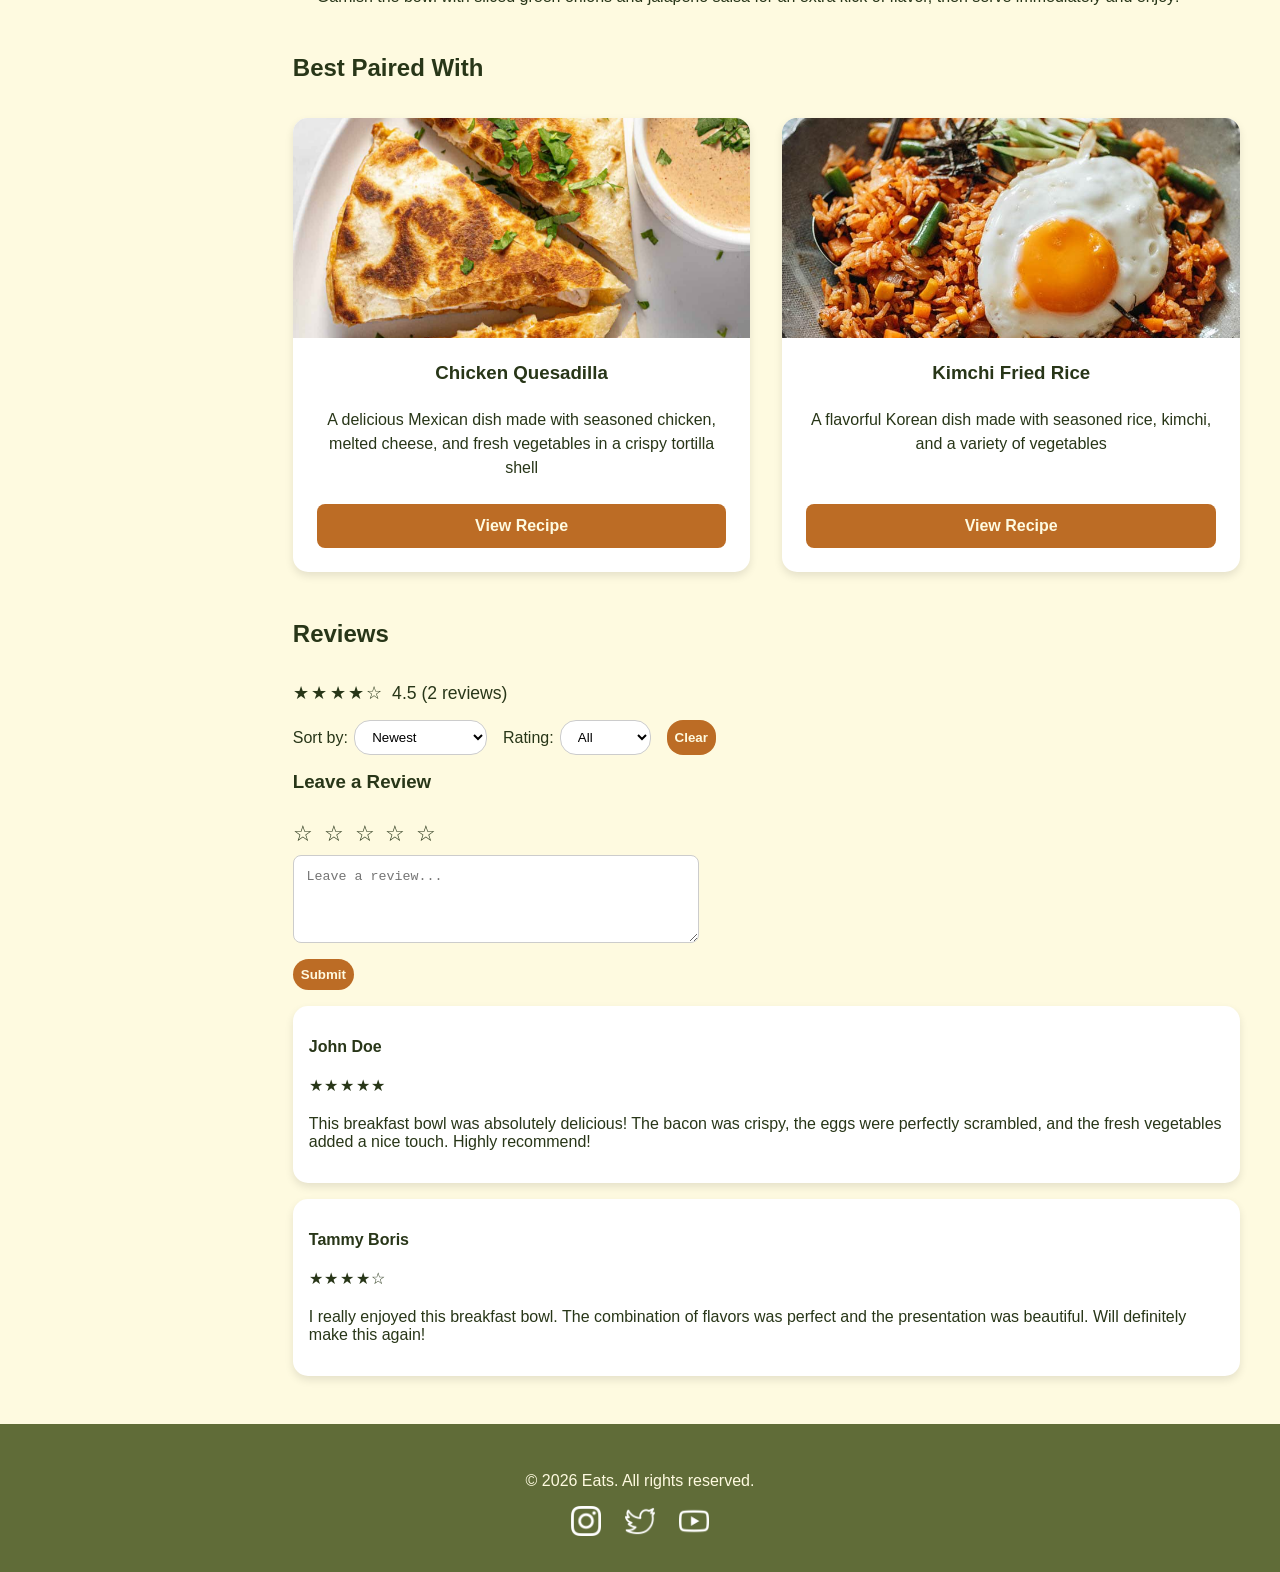
==== commit 146f52d9: "feat: Update navigation links for improved user experience" ====
--- a/bacon-and-egg-breakfast-bowl.html
+++ b/bacon-and-egg-breakfast-bowl.html
@@ -9,12 +9,12 @@
 
     <body>
         <header>
-            <nav>
+            <nav aria-label="Primary">
                 <a href="index.html" class="logo-link">
                     <img src="assets/images/logo.png" alt="Eats Logo" id="nav-logo">
                 </a>
-                <a href="index.html" class="active">Home</a>
-                <a href="recipes.html">Recipes</a>
+                <a href="index.html">Home</a>
+                <a href="recipes.html" class="active">Recipes</a>
                 <a href="contact.html">Contact</a>
             </nav>
         </header>
@@ -167,7 +167,7 @@
                                 <span>☆</span>
                             </div>
 
-                            <form class="review-form">
+                            <form class="review-form" aria-label="Leave a review form">
                                 <textarea id="review-text-area" name="review-text-area" rows="4" placeholder="Leave a review..."></textarea>
                                 <button type="submit" class="submit">Submit</button>
                             </form>
@@ -207,13 +207,13 @@
 
         <footer>
             <p>&copy; 2026 Eats. All rights reserved.</p>
-            <a href="https://www.instagram.com" target="_blank" rel="noopener noreferrer">
+            <a href="https://www.instagram.com" target="_blank" rel="noopener noreferrer" aria-label="Visit Eats on Instagram">
                 <img src="assets/images/icon-instagram.png" alt="Instagram Icon" class="footer-icon">
             </a>
-            <a href="https://www.twitter.com" target="_blank" rel="noopener noreferrer">
+            <a href="https://www.twitter.com" target="_blank" rel="noopener noreferrer" aria-label="Visit Eats on X (Twitter)">
                 <img src="assets/images/icon-twitter.png" alt="Twitter Icon" class="footer-icon">
             </a>
-            <a href="https://www.youtube.com" target="_blank" rel="noopener noreferrer">
+            <a href="https://www.youtube.com" target="_blank" rel="noopener noreferrer" aria-label="Visit Eats on YouTube">
                 <img src="assets/images/icon-youtube.png" alt="YouTube Icon" class="footer-icon">
             </a>
         </footer>
--- a/assets/css/styles.css
+++ b/assets/css/styles.css
@@ -1,8 +1,8 @@
-body {
-    background-color: #FEFAE0;
-}
-
-
+/*
+=================
+Theme
+=================
+*/
 
 :root {
     --dark-green: #283618;
@@ -19,12 +19,14 @@
     --btn-hover: var(--light-brown);
 }
 
-body.dark-mode {
-    --bg-color: var(--dark-green);
-    --text-color: var(--off-white);
-    --card-bg: var(--light-green);
-    --nav-bg: #1a2410;
-    --nav-text: var(--off-white);
+@media (prefers-color-scheme: dark) {
+    :root {
+        --bg-color: var(--dark-green);
+        --text-color: var(--off-white);
+        --card-bg: var(--light-green);
+        --nav-bg: #1a2410;
+        --nav-text: var(--off-white);
+    }
 }
 
 body {
@@ -33,8 +35,32 @@
     font-family: 'Segoe UI', Tahoma, Geneva, Verdana, sans-serif;
     margin: 0;
     padding: 0;
-    transition: background-color 0.3s ease, color 0.3s ease; 
-}
+    transition: background-color 0.3s ease, color 0.3s ease;
+}
+
+/*
+=================
+Page Layout
+=================
+*/
+
+main {
+    max-width: 1200px;
+    margin: 2rem auto;
+    padding: 0 1rem;
+    display: flex;
+    justify-content: center;
+    align-content: center;
+    flex-direction: column;
+    text-align: center;
+    gap: 1rem;
+}
+
+/*
+=================
+Base Elements
+=================
+*/
 
 h1, h2, h3 {
     margin-top: 0;
@@ -42,8 +68,14 @@
 
 header {
     background-color: var(--nav-bg);
-    box-shadow: 0 4px 6px rgba(0,0,0,0.1);
-}
+    box-shadow: 0 4px 6px rgba(0, 0, 0, 0.1);
+}
+
+/*
+=================
+Navigation
+=================
+*/
 
 nav {
     display: flex;
@@ -69,14 +101,70 @@
 #nav-logo {
     height: 60px;
     border-radius: 50%;
-    box-shadow: 0 2px 4px rgba(0,0,0,0.2);
-}
-
-main {
-    max-width: 1200px;
-    margin: 2rem auto;
-    padding: 0 1rem;
-}
+    box-shadow: 0 2px 4px rgba(0, 0, 0, 0.2);
+}
+
+/*
+=================
+Footer
+=================
+*/
+
+footer {
+    background-color: var(--nav-bg);
+    color: var(--nav-text);
+    text-align: center;
+    padding: 2rem;
+    margin-top: 3rem;
+}
+
+.footer-icon {
+    width: 30px;
+    margin: 0 10px;
+    filter: brightness(0) invert(1);
+    transition: transform 0.3s ease;
+}
+
+.footer-icon:hover {
+    transform: scale(1.2);
+}
+
+footer a {
+    text-decoration: none;
+    display: inline-block;
+}
+
+/*
+=================
+Buttons / Links
+=================
+*/
+
+button {
+    padding: 0.5rem;
+    background-color: var(--btn-bg);
+    color: var(--off-white);
+    border: none;
+    border-radius: 16px;
+    font-weight: bold;
+    cursor: pointer;
+}
+
+.btn {
+    padding: 0.5rem;
+    background-color: var(--btn-bg);
+    color: var(--off-white);
+    border: none;
+    border-radius: 16px;
+    font-weight: bold;
+    text-decoration: none;
+}
+
+/*
+=================
+Recipe Cards
+=================
+*/
 
 .recipe-grid {
     display: grid;
@@ -89,7 +177,7 @@
     background-color: var(--card-bg);
     border-radius: 15px;
     overflow: hidden;
-    box-shadow: 0 4px 8px rgba(0,0,0,0.1);
+    box-shadow: 0 4px 8px rgba(0, 0, 0, 0.1);
     display: flex;
     flex-direction: column;
     transition: transform 0.3s ease, box-shadow 0.3s ease;
@@ -97,7 +185,7 @@
 
 .recipe-card:hover {
     transform: translateY(-10px);
-    box-shadow: 0 12px 24px rgba(0,0,0,0.2);
+    box-shadow: 0 12px 24px rgba(0, 0, 0, 0.2);
 }
 
 .recipe-card-image {
@@ -141,61 +229,409 @@
     transform: scale(1.03);
 }
 
-footer {
-    background-color: var(--nav-bg);
-    color: var(--nav-text);
-    text-align: center;
-    padding: 2rem;
-    margin-top: 3rem;
-}
-
-.footer-icon {
-    width: 30px;
-    margin: 0 10px;
-    filter: brightness(0) invert(1); 
-    transition: transform 0.3s ease;
-}
-
-.footer-icon:hover {
-    transform: scale(1.2);
-}
-
-/*re adjusting png/jpg */
-.hero-section {
-    display: flex;
-    flex-direction: column;
-    align-items: center;
-    text-align: center;
-    padding: 2rem 1rem;
-}
-
+/*
+=================
+Recipe Detail Page
+=================
+*/
+
+.recipe-pages-layout {
+    display: grid;
+    grid-template-columns: 1fr 4fr;
+    grid-template-areas: "sidebar content";
+    gap: 1rem;
+}
+
+.recipe-content {
+    grid-area: content;
+    display: flex;
+    flex-direction: column;
+    gap: 2rem;
+}
+
+aside {
+    grid-area: sidebar;
+    background-color: var(--card-bg);
+    position: sticky;
+    top: 1rem;
+    align-self: start;
+    padding: 1rem;
+    border-radius: 15px;
+}
+
+.steps-links {
+    text-align: left;
+}
+
+/* Step sidebar links */
+.steps-links > h2 {
+    margin-bottom: 0.75rem;
+}
+
+.steps-links > ol {
+    list-style: none;
+    margin: 0;
+    padding: 0;
+    display: flex;
+    flex-direction: column;
+    gap: 0.5rem;
+}
+
+.steps-links a {
+    display: block;
+    padding: 0.55rem 0.7rem;
+    border-radius: 10px;
+    text-decoration: none;
+    color: var(--text-color);
+    background-color: rgba(40, 54, 24, 0.08);
+    transition: background-color 0.2s ease, transform 0.2s ease;
+}
+
+.steps-links a:hover {
+    background-color: rgba(40, 54, 24, 0.16);
+    transform: translateX(2px);
+}
+
+/* Dark mode sidebar link tones */
+@media (prefers-color-scheme: dark) {
+    .steps-links a {
+        color: var(--off-white);
+        background-color: rgba(254, 250, 224, 0.14);
+    }
+
+    .steps-links a:hover {
+        background-color: rgba(254, 250, 224, 0.24);
+    }
+}
+
+/* Recipe hero area */
 .hero-image {
-    max-width: 100%; 
-    width: 500px;
-    height: auto; 
+    width: auto;
+    height: 400px;
     border-radius: 15px;
-    box-shadow: 0 4px 15px rgba(0,0,0,0.1);
-    margin-bottom: 1.5rem;
-}
-
-.star-icon img {
-    width: 20px;
-    height: 20px;
-    vertical-align: middle;
-}
-
-.star-rating {
-    margin: 10px 0;
-    display: flex;
-    align-items: center;
+    box-shadow: 0 4px 8px rgba(0, 0, 0, 0.1);
+}
+
+.recipe-details {
+    display: flex;
     justify-content: center;
-    gap: 5px;
+    gap: 1rem;
+}
+
+.ingredients-container {
+    background-color: var(--card-bg);
+    padding: 1.5rem;
+    border-radius: 15px;
+    box-shadow: 0 4px 8px rgba(0, 0, 0, 0.1);
+    margin-top: 2rem;
+}
+
+.ingredients-list {
+    display: grid;
+    grid-template-columns: repeat(3, 1fr);
+    gap: 1rem;
+    list-style: none;
+    padding: 0;
+    margin: 0;
+}
+
+.directions-section {
+    text-align: left;
+}
+
+.directions-list {
+    list-style: none;
+    padding-left: 1.5rem;
+}
+
+.recommendation-section > h2 {
+    text-align: left;
+}
+
+/* Reviews */
+.ratings-section {
+    display: flex;
+    flex-direction: column;
+    justify-content: flex-start;
+    align-content: flex-start;
+    text-align: left;
+    gap: 1rem;
+}
+
+.ratings-section > .rating-display {
+    text-align: left;
+}
+
+
+.filters {
+    display: flex;
+    gap: 1rem;
+}
+
+.leave-review {
+    display: flex;
+    flex-direction: column;
+    gap: 0.5rem;
+}
+
+.leave-review .rating {
+    font-size: 1.4rem;
+}
+
+.review-container {
+    display: flex;
+    flex-direction: column;
+    gap: 1rem;
+}
+
+
+.review-form {
+    display: flex;
+    flex-direction: column;
+    align-items: flex-start;
+    gap: 1rem;
+}
+
+#review-text-area {
+    width: 40%;
+    min-height: 50px;
+    padding: 0.8rem;
+    border-radius: 8px;
+    border: 1px solid #ccc;
 }
 
 .review-card {
     background-color: var(--card-bg);
+    padding: 1rem;
+    border-radius: 15px;
+    box-shadow: 0 4px 8px rgba(0, 0, 0, 0.1);
+    display: flex;
+    flex-direction: column;
+    gap: 0.25rem;
+}
+
+.reviewer-name {
+    font-weight: bold;
+}
+
+.review-card > .rating-display {
+    font-size: 1rem;
+    letter-spacing: 0.1rem;
+}
+
+.rating {
+    unicode-bidi: bidi-override;
+    direction: rtl;
+}
+
+.rating > span {
+    display: inline-block;
+    position: relative;
+    width: 1.1em;
+}
+
+.rating > span:hover:before,
+.rating > span:hover ~ span:before {
+    content: "\2605";
+    position: absolute;
+}
+
+.rating-display {
+    font-size: 1.1rem;
+    color: var(--text-color);
+    letter-spacing: 0.15rem;
+}
+
+.rating-count {
+    letter-spacing: normal;
+}
+
+/*
+=================
+Recipes List Page
+=================
+*/
+
+.search-filters {
+    display: flex;
+    gap: 0.5rem;
+}
+
+.filter-group {
+    display: flex;
+    align-items: center;
+    gap: 0.4rem;
+}
+
+#search-input {
+    width: 50%;
+    border-radius: 15px;
+    border: 1px solid #ccc;
+    padding: 0.4rem;
+}
+
+select {
+    padding: 0.5rem 0.8rem;
+    border-radius: 16px;
+    border: 1px solid #ccc;
+    background-color: white;
+}
+
+/*
+=================
+Contact Page
+=================
+*/
+
+.contact-layout {
+    display: grid;
+    grid-template-columns: 1fr 2fr;
+    gap: 2rem;
+}
+
+#contact-logo {
+    width: 100%;
+    height: auto;
+}
+
+.contact-brand-name {
+    margin-top: 0.6rem;
+    margin-bottom: 0;
+    font-size: 1.4rem;
+    font-weight: 700;
+    letter-spacing: 0.03em;
+}
+
+.contact-info {
+    display: block;
+    background-color: var(--card-bg);
     padding: 1.5rem;
-    border-radius: 10px;
-    margin-top: 1rem;
-    box-shadow: 0 2px 5px rgba(0,0,0,0.05);
-}+    border-radius: 15px;
+    box-shadow: 0 4px 8px rgba(0, 0, 0, 0.1);
+}
+
+.contact-form {
+    display: flex;
+    flex-direction: column;
+    gap: 1rem;
+}
+
+/*
+=================
+Home Page
+=================
+*/
+
+.hero {
+    background-color: rgba(255, 255, 255, 0.55);
+    border: 1px solid rgba(0, 0, 0, 0.06);
+    border-radius: 12px;
+    padding: 1.5rem;
+    gap: 1rem;
+}
+
+@media (prefers-color-scheme: dark) {
+    .hero {
+        background-color: rgba(255, 255, 255, 0.08);
+        border-color: rgba(255, 255, 255, 0.18);
+    }
+}
+
+#index-logo {
+    width: auto;
+    height: 400px;
+}
+
+/*
+=================
+Responsive
+=================
+*/
+
+@media (max-width: 768px) {
+    nav {
+        justify-content: center;
+        flex-wrap: wrap;
+        gap: 0.75rem;
+        padding: 0.75rem 1rem;
+    }
+
+    nav a {
+        font-size: 1rem;
+    }
+
+    #nav-logo {
+        height: 48px;
+    }
+
+    main {
+        margin: 1rem auto;
+        padding: 0 0.75rem;
+    }
+
+    .recipe-grid {
+        grid-template-columns: 1fr;
+    }
+
+    #index-logo {
+        width: min(100%, 280px);
+        height: auto;
+    }
+
+    .search-filters {
+        flex-direction: column;
+        align-items: stretch;
+    }
+
+    .search-filters > * {
+        width: 100%;
+    }
+
+    #search-input {
+        width: 100%;
+        box-sizing: border-box;
+    }
+
+    .filters {
+        flex-direction: column;
+        width: 100%;
+    }
+
+    .filter-group {
+        width: 100%;
+        justify-content: space-between;
+    }
+
+    .filter-group select {
+        min-width: 0;
+    }
+
+    .recipe-pages-layout {
+        grid-template-columns: 1fr;
+        grid-template-areas:
+            "content"
+            "sidebar";
+    }
+
+    aside {
+        display: none;
+    }
+
+    .hero-image {
+        width: 100%;
+        height: auto;
+    }
+
+    .recipe-details {
+        flex-wrap: wrap;
+    }
+
+    .ingredients-list {
+        grid-template-columns: 1fr;
+    }
+
+    #review-text-area {
+        width: 100%;
+        box-sizing: border-box;
+    }
+}
